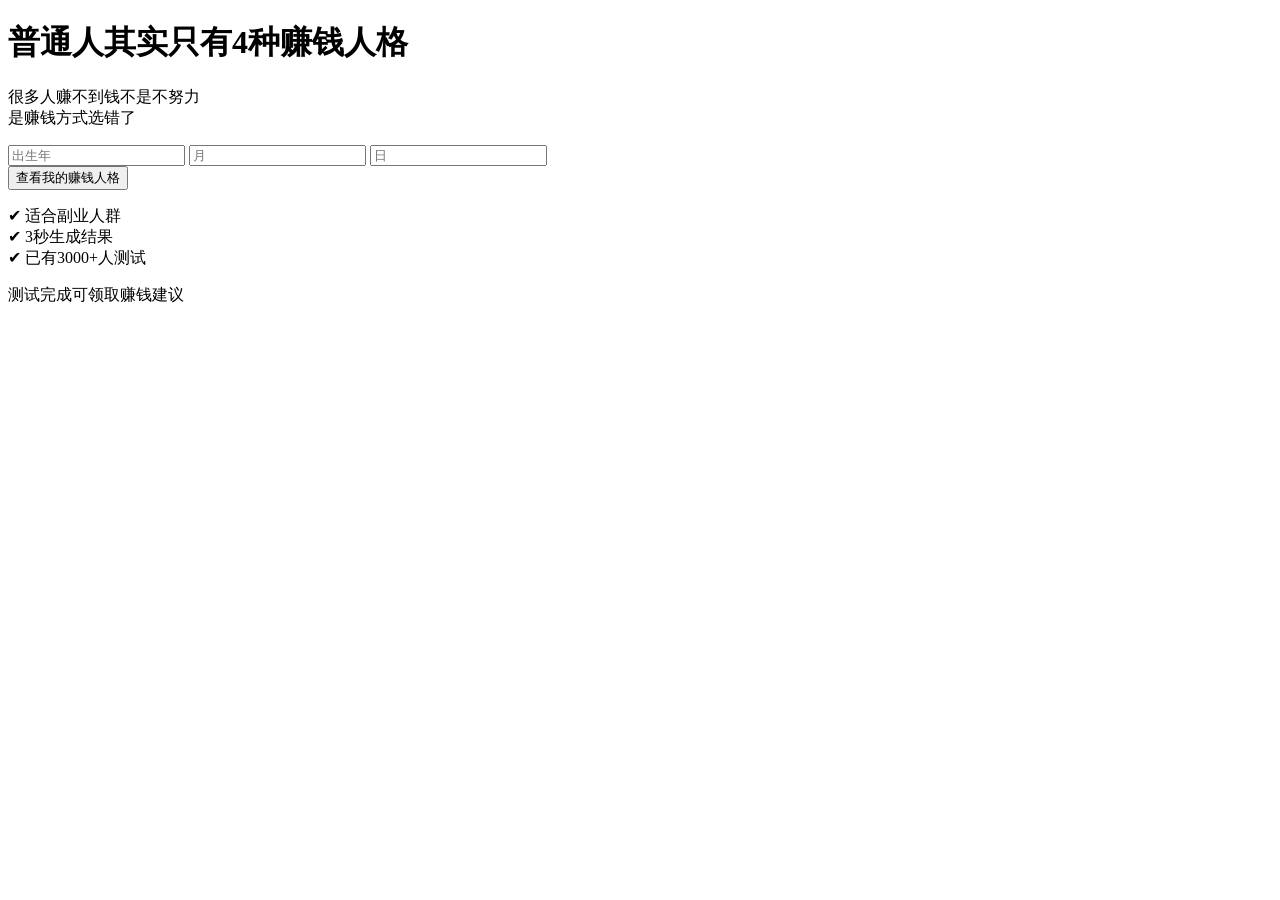
==== index.html @ 7b7cc2e3 "Update index.html" ====
<!DOCTYPE html>
<html lang="zh">

<head>

<meta charset="UTF-8">

<meta name="viewport" content="width=device-width, initial-scale=1.0">

<title>赚钱人格测试</title>

<link rel="stylesheet" href="style.css">

</head>

<body>

<div class="container">

<h1>

普通人其实只有4种赚钱人格

</h1>

<p class="desc">

很多人赚不到钱不是不努力<br>

是赚钱方式选错了

</p>

<div class="inputBox">

<input id="year" placeholder="出生年">

<input id="month" placeholder="月">

<input id="day" placeholder="日">

</div>

<button onclick="startTest()" class="testBtn">

查看我的赚钱人格

</button>

<p class="tips">

✔ 适合副业人群<br>

✔ 3秒生成结果<br>

✔ 已有3000+人测试

</p>

<p class="bottomTip">

测试完成可领取赚钱建议

</p>

</div>

<script src="script.js"></script>

</body>

</html>
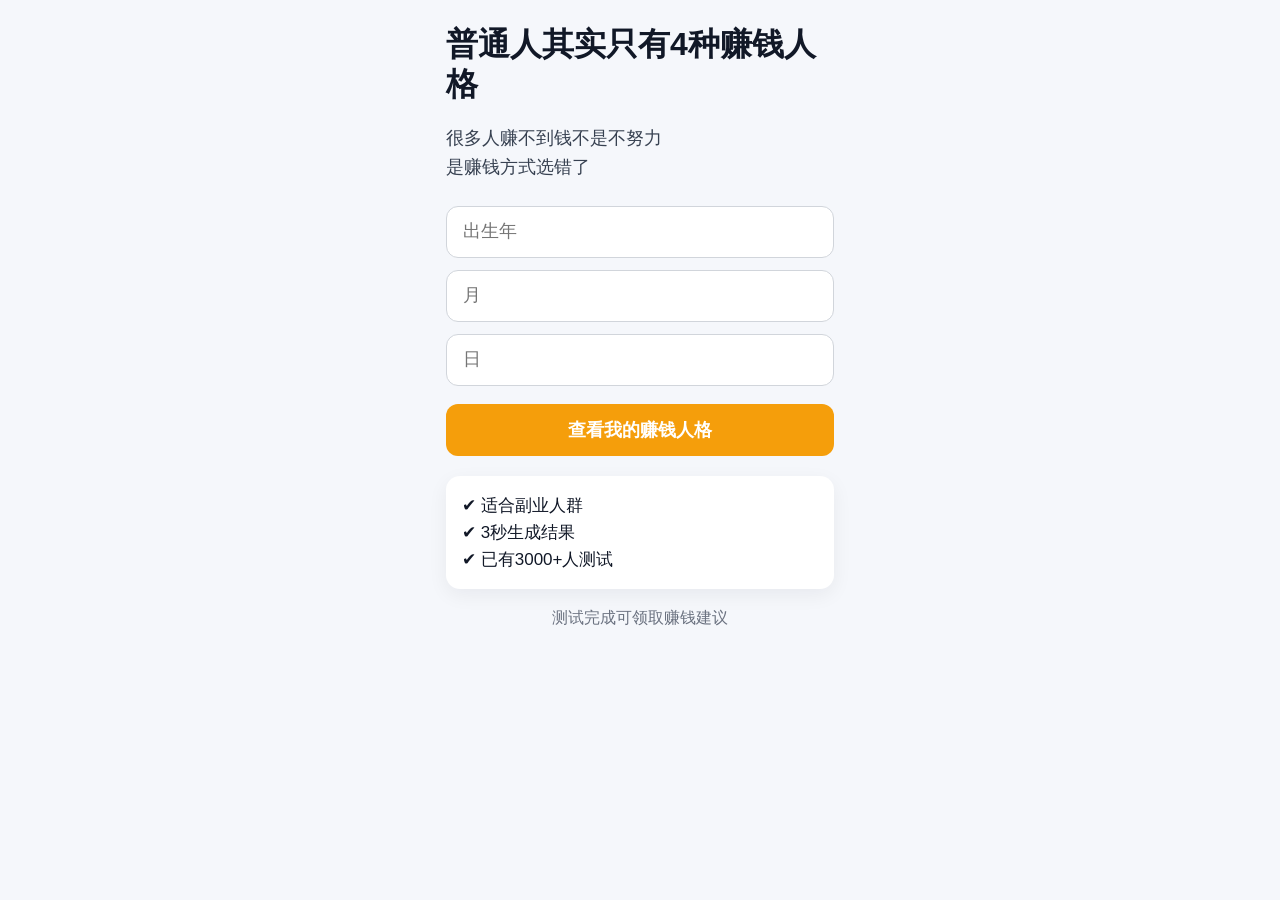
==== commit db2665e0: "Update index.html" ====
--- a/index.html
+++ b/index.html
@@ -9,7 +9,7 @@
 
 <title>赚钱人格测试</title>
 
-<link rel="stylesheet" href="style.css">
+<link rel="stylesheet" href="style.css?v=2">
 
 </head>
 
--- a/style.css
+++ b/style.css
@@ -0,0 +1,188 @@
+*{
+  margin:0;
+  padding:0;
+  box-sizing:border-box;
+}
+
+body{
+  font-family:-apple-system,BlinkMacSystemFont,"Segoe UI",Roboto,"PingFang SC","Hiragino Sans GB","Microsoft YaHei",sans-serif;
+  background:#f5f7fb;
+  color:#111827;
+  line-height:1.6;
+}
+
+.container{
+  max-width:420px;
+  margin:0 auto;
+  padding:24px 16px 40px;
+}
+
+h1{
+  font-size:32px;
+  font-weight:800;
+  line-height:1.25;
+  margin-bottom:20px;
+  color:#111827;
+}
+
+.desc{
+  font-size:18px;
+  color:#374151;
+  margin-bottom:24px;
+}
+
+.inputBox{
+  display:flex;
+  flex-direction:column;
+  gap:12px;
+  margin-bottom:18px;
+}
+
+.inputBox input{
+  width:100%;
+  height:52px;
+  border:1.5px solid #d1d5db;
+  border-radius:12px;
+  padding:0 16px;
+  font-size:18px;
+  background:#ffffff;
+  color:#111827;
+  outline:none;
+}
+
+.inputBox input:focus{
+  border-color:#f59e0b;
+  box-shadow:0 0 0 3px rgba(245,158,11,0.15);
+}
+
+.testBtn{
+  width:100%;
+  height:52px;
+  border:none;
+  border-radius:12px;
+  background:#f59e0b;
+  color:#ffffff;
+  font-size:18px;
+  font-weight:700;
+  cursor:pointer;
+  margin-bottom:20px;
+}
+
+.testBtn:active{
+  transform:scale(0.98);
+}
+
+.tips{
+  background:#ffffff;
+  border-radius:14px;
+  padding:16px;
+  font-size:17px;
+  color:#111827;
+  margin-bottom:16px;
+  box-shadow:0 6px 20px rgba(15,23,42,0.06);
+}
+
+.bottomTip{
+  text-align:center;
+  font-size:16px;
+  color:#6b7280;
+}
+
+.resultType{
+  background:linear-gradient(135deg,#f59e0b,#fbbf24);
+  color:#ffffff;
+  font-size:28px;
+  font-weight:800;
+  text-align:center;
+  padding:18px 16px;
+  border-radius:16px;
+  margin-bottom:20px;
+  box-shadow:0 8px 24px rgba(245,158,11,0.22);
+}
+
+.card{
+  background:#ffffff;
+  border-radius:16px;
+  padding:18px 16px;
+  margin-bottom:16px;
+  box-shadow:0 6px 20px rgba(15,23,42,0.06);
+}
+
+.card h3{
+  font-size:20px;
+  margin-bottom:10px;
+  color:#111827;
+}
+
+.card p{
+  font-size:17px;
+  color:#374151;
+  line-height:1.8;
+}
+
+.followBox{
+  background:#111827;
+  color:#ffffff;
+  border-radius:18px;
+  padding:22px 16px;
+  margin-top:20px;
+  text-align:center;
+  box-shadow:0 10px 28px rgba(17,24,39,0.18);
+}
+
+.followBox h2{
+  font-size:24px;
+  margin-bottom:12px;
+}
+
+.followBox p{
+  font-size:16px;
+  line-height:1.8;
+  color:#e5e7eb;
+}
+
+.followBtn{
+  width:100%;
+  height:52px;
+  border:none;
+  border-radius:12px;
+  background:#f59e0b;
+  color:#ffffff;
+  font-size:18px;
+  font-weight:800;
+  margin:18px 0 12px;
+  cursor:pointer;
+}
+
+.followTip{
+  font-size:16px;
+  color:#ffffff;
+  font-weight:700;
+}
+
+.red{
+  margin-top:10px;
+  color:#fca5a5;
+  font-size:15px;
+}
+
+@media (max-width:480px){
+  h1{
+    font-size:28px;
+  }
+
+  .desc{
+    font-size:17px;
+  }
+
+  .card h3{
+    font-size:18px;
+  }
+
+  .card p,
+  .tips,
+  .bottomTip,
+  .followBox p{
+    font-size:16px;
+  }
+}
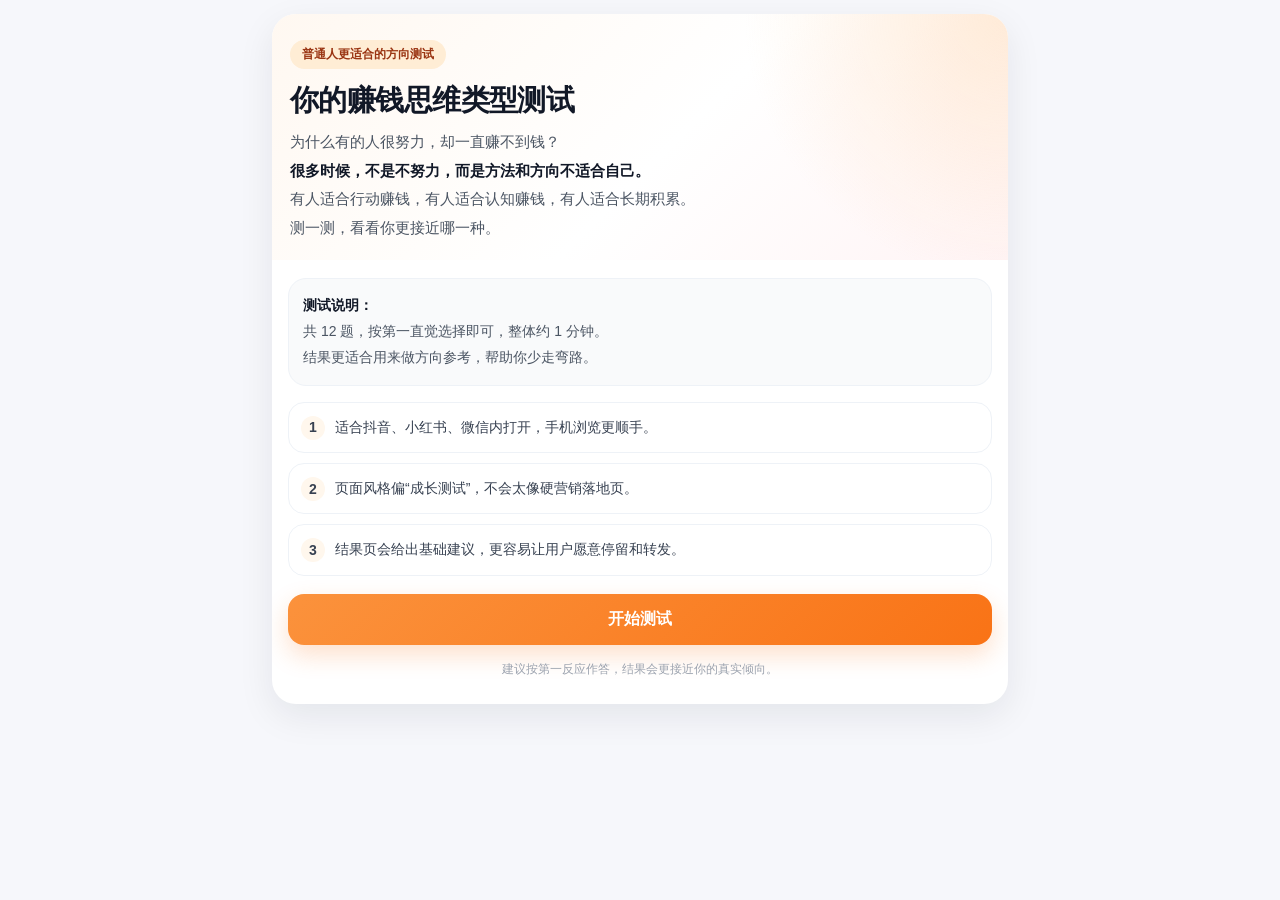
==== commit 1612713f: "Update index.html" ====
--- a/index.html
+++ b/index.html
@@ -1,72 +1,871 @@
 <!DOCTYPE html>
-<html lang="zh">
-
+<html lang="zh-CN">
 <head>
-
-<meta charset="UTF-8">
-
-<meta name="viewport" content="width=device-width, initial-scale=1.0">
-
-<title>赚钱人格测试</title>
-
-<link rel="stylesheet" href="style.css?v=2">
-
+  <meta charset="UTF-8" />
+  <meta
+    name="viewport"
+    content="width=device-width, initial-scale=1, maximum-scale=1, user-scalable=no, viewport-fit=cover"
+  />
+  <title>你的赚钱思维类型测试</title>
+  <meta
+    name="description"
+    content="测一测你更适合哪一种赚钱方式，找到更适合自己的方向。"
+  />
+  <style>
+    * {
+      box-sizing: border-box;
+      -webkit-tap-highlight-color: transparent;
+    }
+
+    html, body {
+      margin: 0;
+      padding: 0;
+      background: #f6f7fb;
+      color: #1f2937;
+      font-family: -apple-system, BlinkMacSystemFont, "Segoe UI", "PingFang SC",
+        "Hiragino Sans GB", "Microsoft YaHei", sans-serif;
+    }
+
+    body {
+      min-height: 100vh;
+    }
+
+    img {
+      max-width: 100%;
+      display: block;
+    }
+
+    button {
+      font-family: inherit;
+    }
+
+    .page {
+      max-width: 760px;
+      margin: 0 auto;
+      padding: 14px 12px 30px;
+    }
+
+    .card {
+      background: #ffffff;
+      border-radius: 24px;
+      box-shadow: 0 12px 36px rgba(15, 23, 42, 0.08);
+      overflow: hidden;
+    }
+
+    .hero {
+      padding: 26px 18px 18px;
+      background:
+        radial-gradient(circle at top right, rgba(255, 210, 160, 0.38), transparent 34%),
+        linear-gradient(135deg, #fff8f1 0%, #ffffff 54%, #fff4f5 100%);
+    }
+
+    .tag {
+      display: inline-flex;
+      align-items: center;
+      padding: 6px 12px;
+      border-radius: 999px;
+      background: #ffedd5;
+      color: #9a3412;
+      font-size: 12px;
+      font-weight: 700;
+      margin-bottom: 14px;
+    }
+
+    .hero h1 {
+      margin: 0 0 10px;
+      font-size: 29px;
+      line-height: 1.22;
+      letter-spacing: -0.02em;
+      color: #111827;
+      font-weight: 900;
+    }
+
+    .hero p {
+      margin: 0;
+      color: #4b5563;
+      font-size: 15px;
+      line-height: 1.9;
+    }
+
+    .hero strong {
+      color: #111827;
+    }
+
+    .body {
+      padding: 18px 16px 24px;
+    }
+
+    .intro-box {
+      background: #f9fafb;
+      border: 1px solid #eef2f7;
+      border-radius: 18px;
+      padding: 14px 14px;
+      margin-bottom: 16px;
+      color: #4b5563;
+      font-size: 14px;
+      line-height: 1.85;
+    }
+
+    .intro-box b {
+      color: #111827;
+    }
+
+    .point-list {
+      display: grid;
+      gap: 10px;
+      margin-bottom: 18px;
+    }
+
+    .point-item {
+      display: flex;
+      gap: 10px;
+      align-items: flex-start;
+      background: #fff;
+      border: 1px solid #eef2f7;
+      border-radius: 16px;
+      padding: 12px 12px;
+    }
+
+    .point-dot {
+      width: 24px;
+      height: 24px;
+      flex: 0 0 24px;
+      border-radius: 999px;
+      background: #fff7ed;
+      color: #ea580c;
+      display: flex;
+      align-items: center;
+      justify-content: center;
+      font-size: 12px;
+      font-weight: 800;
+      margin-top: 1px;
+    }
+
+    .point-item div {
+      color: #374151;
+      font-size: 14px;
+      line-height: 1.8;
+    }
+
+    .btn {
+      width: 100%;
+      border: none;
+      border-radius: 16px;
+      padding: 15px 16px;
+      font-size: 16px;
+      font-weight: 800;
+      cursor: pointer;
+      transition: transform 0.15s ease, opacity 0.15s ease;
+    }
+
+    .btn:active {
+      transform: scale(0.985);
+    }
+
+    .btn-primary {
+      background: linear-gradient(135deg, #fb923c, #f97316);
+      color: #fff;
+      box-shadow: 0 10px 24px rgba(249, 115, 22, 0.22);
+    }
+
+    .btn-dark {
+      background: #111827;
+      color: #fff;
+      margin-top: 12px;
+    }
+
+    .btn-light {
+      background: #f3f4f6;
+      color: #111827;
+      margin-top: 12px;
+    }
+
+    .note {
+      margin-top: 14px;
+      text-align: center;
+      color: #9ca3af;
+      font-size: 12px;
+      line-height: 1.8;
+    }
+
+    .hidden {
+      display: none !important;
+    }
+
+    .quiz-wrap {
+      padding: 18px 16px 22px;
+    }
+
+    .progress-top {
+      display: flex;
+      justify-content: space-between;
+      align-items: center;
+      gap: 10px;
+      margin-bottom: 8px;
+      color: #6b7280;
+      font-size: 13px;
+      font-weight: 600;
+    }
+
+    .progress-bar {
+      height: 10px;
+      background: #eceff3;
+      border-radius: 999px;
+      overflow: hidden;
+      margin-bottom: 18px;
+    }
+
+    .progress-bar-inner {
+      height: 100%;
+      width: 0;
+      background: linear-gradient(90deg, #fb923c, #f97316);
+      border-radius: 999px;
+      transition: width 0.25s ease;
+    }
+
+    .question-card {
+      border: 1px solid #eef2f7;
+      background: #fff;
+      border-radius: 20px;
+      padding: 18px 14px;
+      box-shadow: 0 6px 20px rgba(15, 23, 42, 0.04);
+    }
+
+    .question-title {
+      margin: 0 0 16px;
+      color: #111827;
+      font-size: 20px;
+      line-height: 1.65;
+      font-weight: 900;
+    }
+
+    .options {
+      display: grid;
+      gap: 12px;
+    }
+
+    .option-btn {
+      width: 100%;
+      text-align: left;
+      border: 1px solid #e5e7eb;
+      background: #fff;
+      color: #1f2937;
+      border-radius: 16px;
+      padding: 15px 14px;
+      font-size: 15px;
+      line-height: 1.75;
+      cursor: pointer;
+      transition: background 0.16s ease, border-color 0.16s ease, transform 0.16s ease;
+    }
+
+    .option-btn:hover {
+      background: #fffaf5;
+      border-color: #fdba74;
+    }
+
+    .option-btn:active {
+      transform: scale(0.99);
+    }
+
+    .result-top {
+      padding: 24px 18px 16px;
+      text-align: center;
+      background:
+        radial-gradient(circle at top right, rgba(255, 210, 160, 0.42), transparent 35%),
+        linear-gradient(135deg, #fff8f1 0%, #ffffff 58%, #fff4f5 100%);
+    }
+
+    .result-mini-tag {
+      display: inline-flex;
+      align-items: center;
+      padding: 7px 14px;
+      border-radius: 999px;
+      background: #ffedd5;
+      color: #9a3412;
+      font-size: 12px;
+      font-weight: 800;
+      margin-bottom: 12px;
+    }
+
+    .result-title {
+      margin: 0;
+      color: #111827;
+      font-size: 30px;
+      line-height: 1.25;
+      font-weight: 900;
+    }
+
+    .result-desc {
+      margin: 12px auto 0;
+      color: #4b5563;
+      font-size: 15px;
+      line-height: 1.95;
+      max-width: 560px;
+    }
+
+    .result-body {
+      padding: 18px 16px 24px;
+    }
+
+    .section-card {
+      background: #f9fafb;
+      border: 1px solid #eef2f7;
+      border-radius: 18px;
+      padding: 15px 14px;
+      margin-bottom: 14px;
+    }
+
+    .section-card h3 {
+      margin: 0 0 10px;
+      color: #111827;
+      font-size: 17px;
+      line-height: 1.5;
+    }
+
+    .section-card ul {
+      margin: 0;
+      padding-left: 20px;
+      color: #374151;
+      font-size: 14px;
+      line-height: 1.9;
+    }
+
+    .tip-box {
+      border-radius: 18px;
+      padding: 18px 15px;
+      background: linear-gradient(135deg, #111827, #1f2937);
+      color: #fff;
+      margin-top: 18px;
+    }
+
+    .tip-box h3 {
+      margin: 0 0 10px;
+      font-size: 18px;
+      line-height: 1.55;
+    }
+
+    .tip-box p {
+      margin: 0;
+      color: rgba(255, 255, 255, 0.9);
+      font-size: 14px;
+      line-height: 1.9;
+    }
+
+    .tip-box .small {
+      display: block;
+      margin-top: 10px;
+      color: rgba(255, 255, 255, 0.72);
+      font-size: 12px;
+      line-height: 1.8;
+    }
+
+    .bottom-note {
+      margin-top: 16px;
+      text-align: center;
+      color: #9ca3af;
+      font-size: 12px;
+      line-height: 1.8;
+    }
+
+    @media (max-width: 480px) {
+      .page {
+        padding: 10px 10px 22px;
+      }
+
+      .hero {
+        padding: 22px 15px 16px;
+      }
+
+      .hero h1 {
+        font-size: 25px;
+      }
+
+      .question-title {
+        font-size: 18px;
+      }
+
+      .result-title {
+        font-size: 26px;
+      }
+    }
+  </style>
 </head>
-
 <body>
-
-<div class="container">
-
-<h1>
-
-普通人其实只有4种赚钱人格
-
-</h1>
-
-<p class="desc">
-
-很多人赚不到钱不是不努力<br>
-
-是赚钱方式选错了
-
-</p>
-
-<div class="inputBox">
-
-<input id="year" placeholder="出生年">
-
-<input id="month" placeholder="月">
-
-<input id="day" placeholder="日">
-
-</div>
-
-<button onclick="startTest()" class="testBtn">
-
-查看我的赚钱人格
-
-</button>
-
-<p class="tips">
-
-✔ 适合副业人群<br>
-
-✔ 3秒生成结果<br>
-
-✔ 已有3000+人测试
-
-</p>
-
-<p class="bottomTip">
-
-测试完成可领取赚钱建议
-
-</p>
-
-</div>
-
-<script src="script.js"></script>
-
+  <div class="page">
+    <!-- 首页 -->
+    <section id="homeView" class="card">
+      <div class="hero">
+        <div class="tag">普通人更适合的方向测试</div>
+        <h1>你的赚钱思维类型测试</h1>
+        <p>
+          为什么有的人很努力，却一直赚不到钱？<br />
+          <strong>很多时候，不是不努力，而是方法和方向不适合自己。</strong><br />
+          有人适合行动赚钱，有人适合认知赚钱，有人适合长期积累。<br />
+          测一测，看看你更接近哪一种。
+        </p>
+      </div>
+
+      <div class="body">
+        <div class="intro-box">
+          <b>测试说明：</b><br />
+          共 12 题，按第一直觉选择即可，整体约 1 分钟。<br />
+          结果更适合用来做方向参考，帮助你少走弯路。
+        </div>
+
+        <div class="point-list">
+          <div class="point-item">
+            <div class="point-dot">1</div>
+            <div>适合抖音、小红书、微信内打开，手机浏览更顺手。</div>
+          </div>
+          <div class="point-item">
+            <div class="point-dot">2</div>
+            <div>页面风格偏“成长测试”，不会太像硬营销落地页。</div>
+          </div>
+          <div class="point-item">
+            <div class="point-dot">3</div>
+            <div>结果页会给出基础建议，更容易让用户愿意停留和转发。</div>
+          </div>
+        </div>
+
+        <button id="startBtn" class="btn btn-primary">开始测试</button>
+
+        <div class="note">
+          建议按第一反应作答，结果会更接近你的真实倾向。
+        </div>
+      </div>
+    </section>
+
+    <!-- 测试页 -->
+    <section id="quizView" class="card hidden">
+      <div class="quiz-wrap">
+        <div class="progress-top">
+          <span id="progressText">第 1 / 12 题</span>
+          <span id="progressPercent">8%</span>
+        </div>
+        <div class="progress-bar">
+          <div id="progressBar" class="progress-bar-inner"></div>
+        </div>
+
+        <div class="question-card">
+          <h2 id="questionTitle" class="question-title"></h2>
+          <div id="optionsBox" class="options"></div>
+        </div>
+      </div>
+    </section>
+
+    <!-- 结果页 -->
+    <section id="resultView" class="card hidden">
+      <div class="result-top">
+        <div class="result-mini-tag">测试结果</div>
+        <h2 id="resultTitle" class="result-title"></h2>
+        <p id="resultDesc" class="result-desc"></p>
+      </div>
+
+      <div class="result-body">
+        <div class="section-card">
+          <h3>你的核心特点</h3>
+          <ul id="traitsList"></ul>
+        </div>
+
+        <div class="section-card">
+          <h3>更适合你的方向建议</h3>
+          <ul id="adviceList"></ul>
+        </div>
+
+        <div class="section-card">
+          <h3>给你的成长提醒</h3>
+          <ul id="growthList"></ul>
+        </div>
+
+        <div class="tip-box">
+          <h3>想继续往下看，可以保存结果</h3>
+          <p>
+            把这页截图保存，后面选副业、做内容、做方向判断时都能拿出来对照。<br />
+            如果你想看更细一点的建议，可以回到主页继续关注后续内容。
+          </p>
+          <span class="small">这句写得比较中性，适合抖音、小红书、微信共同使用。</span>
+        </div>
+
+        <button id="retryBtn" class="btn btn-dark">重新测试</button>
+        <button id="copyBtn" class="btn btn-light">复制结果文案</button>
+
+        <div class="bottom-note">
+          结果仅作为方向参考，真正重要的是找到适合自己的长期路径。
+        </div>
+      </div>
+    </section>
+  </div>
+
+  <script>
+    const questions = [
+      {
+        title: "1. 当你很想尽快改善现状时，你第一反应更接近哪一种？",
+        options: [
+          { text: "先去做一个能立刻开始、立刻执行的事情", type: "action" },
+          { text: "先搞清楚自己适合什么，再决定怎么做", type: "strategy" },
+          { text: "先找一条更稳一点、不容易翻车的路", type: "stable" },
+          { text: "先看看最近有没有值得抓住的新机会", type: "opportunity" }
+        ]
+      },
+      {
+        title: "2. 你做副业或找方向时，最容易被哪种事情吸引？",
+        options: [
+          { text: "能马上上手、有动作感的", type: "action" },
+          { text: "能靠方法、内容、思路放大的", type: "strategy" },
+          { text: "能长期积累、慢慢起效果的", type: "stable" },
+          { text: "新平台、新玩法、新趋势", type: "opportunity" }
+        ]
+      },
+      {
+        title: "3. 下面哪种状态最像你？",
+        options: [
+          { text: "我不怕累，就怕迟迟没结果", type: "action" },
+          { text: "我不怕研究，就怕方向一开始就错", type: "strategy" },
+          { text: "我不怕慢，就怕不稳定", type: "stable" },
+          { text: "我不怕尝试，就怕错过窗口期", type: "opportunity" }
+        ]
+      },
+      {
+        title: "4. 别人推荐你一个新项目时，你通常会？",
+        options: [
+          { text: "先试试看，做了再说", type: "action" },
+          { text: "先研究逻辑和模式", type: "strategy" },
+          { text: "先判断是不是长期靠谱", type: "stable" },
+          { text: "只要有机会，就会有点心动", type: "opportunity" }
+        ]
+      },
+      {
+        title: "5. 你更擅长哪一种？",
+        options: [
+          { text: "执行和落地", type: "action" },
+          { text: "思考和总结", type: "strategy" },
+          { text: "稳定和坚持", type: "stable" },
+          { text: "发现和尝试", type: "opportunity" }
+        ]
+      },
+      {
+        title: "6. 做一件事情时，你最希望看到什么？",
+        options: [
+          { text: "尽快有反馈", type: "action" },
+          { text: "方法清楚、路径明确", type: "strategy" },
+          { text: "长期可持续", type: "stable" },
+          { text: "有放大空间", type: "opportunity" }
+        ]
+      },
+      {
+        title: "7. 哪种状态更容易让你坚持下去？",
+        options: [
+          { text: "做了就能看到一点点结果", type: "action" },
+          { text: "越做越清楚逻辑和方法", type: "strategy" },
+          { text: "每天稳一点，慢慢积累", type: "stable" },
+          { text: "不断有新变化、新刺激", type: "opportunity" }
+        ]
+      },
+      {
+        title: "8. 你最不喜欢哪种赚钱方式？",
+        options: [
+          { text: "只想不做、迟迟不开始", type: "action" },
+          { text: "纯靠体力、不动脑", type: "strategy" },
+          { text: "太冒险、太不稳定", type: "stable" },
+          { text: "太慢、太固定、变化太少", type: "opportunity" }
+        ]
+      },
+      {
+        title: "9. 如果一段时间没结果，你通常会？",
+        options: [
+          { text: "换个更直接的做法", type: "action" },
+          { text: "复盘哪里出了问题", type: "strategy" },
+          { text: "先稳住节奏，不轻易乱动", type: "stable" },
+          { text: "去看看有没有新机会点", type: "opportunity" }
+        ]
+      },
+      {
+        title: "10. 你更认可哪句话？",
+        options: [
+          { text: "先做起来，再慢慢优化", type: "action" },
+          { text: "方向对了，努力才有意义", type: "strategy" },
+          { text: "慢一点没关系，关键是走得稳", type: "stable" },
+          { text: "很多时候机会和节奏也很重要", type: "opportunity" }
+        ]
+      },
+      {
+        title: "11. 你做决定时，更偏向哪种方式？",
+        options: [
+          { text: "看能不能马上开干", type: "action" },
+          { text: "看逻辑是不是通顺", type: "strategy" },
+          { text: "看风险能不能承受", type: "stable" },
+          { text: "看这是不是一个窗口期", type: "opportunity" }
+        ]
+      },
+      {
+        title: "12. 哪一种状态更像你理想中的赚钱方式？",
+        options: [
+          { text: "靠行动力和执行力尽快拿结果", type: "action" },
+          { text: "靠认知、内容、方法慢慢放大", type: "strategy" },
+          { text: "靠稳定积累持续变强", type: "stable" },
+          { text: "靠抓住变化中的机会", type: "opportunity" }
+        ]
+      }
+    ];
+
+    const resultMap = {
+      action: {
+        title: "行动执行型",
+        desc: "你更适合靠行动力和执行力推动事情前进。比起想很久再开始，你往往更适合先做起来，在行动中调整方向。",
+        traits: [
+          "做事不太喜欢拖，愿意先上手",
+          "更喜欢有反馈、能落地的事情",
+          "适合从执行中找感觉，而不是一直空想"
+        ],
+        advice: [
+          "适合从执行型、服务型、接单型、短周期反馈强的事情开始",
+          "先用小结果建立信心，再逐步升级自己的方法和认知",
+          "别一开始就选太重、太慢、太复杂的项目"
+        ],
+        growth: [
+          "你的优势是行动快，但方向判断也要跟上",
+          "多复盘几次，你会比别人进步更快",
+          "别因为着急看到结果，就忽略长期积累"
+        ]
+      },
+      strategy: {
+        title: "认知策略型",
+        desc: "你更适合靠思考、内容、方法和认知去赚钱。你做事情不是不想动，而是更需要先把方向想清楚，再持续推进。",
+        traits: [
+          "喜欢分析问题，也愿意研究规律",
+          "对方法和逻辑更敏感",
+          "更适合能沉淀思路和内容的事情"
+        ],
+        advice: [
+          "适合内容表达、知识整理、信息差、方法型方向",
+          "先找到你能长期讲、长期做的主题",
+          "不要只研究不行动，边做边调才会出结果"
+        ],
+        growth: [
+          "你最大的风险通常不是做错，而是拖太久",
+          "复杂问题拆小以后，会更容易落地",
+          "你更适合用脑力和结构感去放大价值"
+        ]
+      },
+      stable: {
+        title: "稳定积累型",
+        desc: "你更适合做长期积累型的事情。你不一定是最快看到结果的人，但往往更容易走得稳、走得久，后劲会比较强。",
+        traits: [
+          "重视安全感，不喜欢大起大落",
+          "一旦决定做某件事，通常更能坚持",
+          "适合可持续、有复利空间的路径"
+        ],
+        advice: [
+          "适合长期项目、技能积累、稳步增长型方向",
+          "先把节奏稳住，再考虑怎么放大",
+          "不要总被外面的快节奏带乱自己的判断"
+        ],
+        growth: [
+          "你的强项是持续，不是冲刺",
+          "慢一点没有问题，关键是一直在往前",
+          "你适合把时间变成优势"
+        ]
+      },
+      opportunity: {
+        title: "机会探索型",
+        desc: "你对新机会、新趋势通常比较敏感，适合在变化里寻找空间。但真正让你跑出来的关键，不是做很多，而是学会筛选。",
+        traits: [
+          "愿意尝试，不容易被旧路径限制",
+          "对新平台、新玩法更有兴趣",
+          "容易被机会感带动行动"
+        ],
+        advice: [
+          "适合关注趋势型方向、新平台、新玩法和信息变化",
+          "做任何事情前先看风险，不要只看热度",
+          "少做几个，做深一点，结果会更好"
+        ],
+        growth: [
+          "你最大的风险不是没能力，而是容易分散",
+          "学会筛选，比盲目冲更重要",
+          "抓机会是你的优势，守节奏会让优势更稳"
+        ]
+      }
+    };
+
+    const homeView = document.getElementById("homeView");
+    const quizView = document.getElementById("quizView");
+    const resultView = document.getElementById("resultView");
+
+    const startBtn = document.getElementById("startBtn");
+    const retryBtn = document.getElementById("retryBtn");
+    const copyBtn = document.getElementById("copyBtn");
+
+    const progressText = document.getElementById("progressText");
+    const progressPercent = document.getElementById("progressPercent");
+    const progressBar = document.getElementById("progressBar");
+    const questionTitle = document.getElementById("questionTitle");
+    const optionsBox = document.getElementById("optionsBox");
+
+    const resultTitle = document.getElementById("resultTitle");
+    const resultDesc = document.getElementById("resultDesc");
+    const traitsList = document.getElementById("traitsList");
+    const adviceList = document.getElementById("adviceList");
+    const growthList = document.getElementById("growthList");
+
+    let currentIndex = 0;
+    let score = {
+      action: 0,
+      strategy: 0,
+      stable: 0,
+      opportunity: 0
+    };
+
+    function showView(viewEl) {
+      homeView.classList.add("hidden");
+      quizView.classList.add("hidden");
+      resultView.classList.add("hidden");
+      viewEl.classList.remove("hidden");
+      window.scrollTo({ top: 0, behavior: "smooth" });
+    }
+
+    function resetScore() {
+      score = {
+        action: 0,
+        strategy: 0,
+        stable: 0,
+        opportunity: 0
+      };
+    }
+
+    function startQuiz() {
+      currentIndex = 0;
+      resetScore();
+      renderQuestion();
+      showView(quizView);
+    }
+
+    function renderQuestion() {
+      const q = questions[currentIndex];
+      const current = currentIndex + 1;
+      const total = questions.length;
+      const percent = Math.round((current / total) * 100);
+
+      progressText.textContent = `第 ${current} / ${total} 题`;
+      progressPercent.textContent = `${percent}%`;
+      progressBar.style.width = `${percent}%`;
+
+      questionTitle.textContent = q.title;
+      optionsBox.innerHTML = "";
+
+      q.options.forEach((opt) => {
+        const btn = document.createElement("button");
+        btn.className = "option-btn";
+        btn.textContent = opt.text;
+        btn.addEventListener("click", () => selectOption(opt.type));
+        optionsBox.appendChild(btn);
+      });
+    }
+
+    function selectOption(type) {
+      score[type] += 1;
+      if (currentIndex < questions.length - 1) {
+        currentIndex += 1;
+        renderQuestion();
+      } else {
+        showResult();
+      }
+    }
+
+    function getFinalType() {
+      const entries = Object.entries(score).sort((a, b) => b[1] - a[1]);
+      const maxScore = entries[0][1];
+      const sameScore = entries.filter(item => item[1] === maxScore).map(item => item[0]);
+
+      if (sameScore.length === 1) return sameScore[0];
+
+      // 同分时优先给更稳的结果，减少用户觉得“太飘”
+      const priority = ["stable", "strategy", "action", "opportunity"];
+      for (const p of priority) {
+        if (sameScore.includes(p)) return p;
+      }
+      return entries[0][0];
+    }
+
+    function renderUl(ulEl, arr) {
+      ulEl.innerHTML = "";
+      arr.forEach((text) => {
+        const li = document.createElement("li");
+        li.textContent = text;
+        ulEl.appendChild(li);
+      });
+    }
+
+    function buildCopyText(data) {
+      return [
+        "我的测试结果：",
+        data.title,
+        "",
+        data.desc,
+        "",
+        "核心特点：",
+        ...data.traits.map((item, i) => `${i + 1}. ${item}`),
+        "",
+        "方向建议：",
+        ...data.advice.map((item, i) => `${i + 1}. ${item}`),
+        "",
+        "成长提醒：",
+        ...data.growth.map((item, i) => `${i + 1}. ${item}`)
+      ].join("\n");
+    }
+
+    function copyText(text) {
+      if (navigator.clipboard && window.isSecureContext) {
+        return navigator.clipboard.writeText(text);
+      }
+
+      return new Promise((resolve, reject) => {
+        const textarea = document.createElement("textarea");
+        textarea.value = text;
+        textarea.style.position = "fixed";
+        textarea.style.opacity = "0";
+        textarea.style.left = "-9999px";
+        document.body.appendChild(textarea);
+        textarea.focus();
+        textarea.select();
+
+        try {
+          const success = document.execCommand("copy");
+          document.body.removeChild(textarea);
+          if (success) resolve();
+          else reject(new Error("copy failed"));
+        } catch (err) {
+          document.body.removeChild(textarea);
+          reject(err);
+        }
+      });
+    }
+
+    function showResult() {
+      const finalType = getFinalType();
+      const data = resultMap[finalType];
+
+      resultTitle.textContent = data.title;
+      resultDesc.textContent = data.desc;
+      renderUl(traitsList, data.traits);
+      renderUl(adviceList, data.advice);
+      renderUl(growthList, data.growth);
+
+      copyBtn.setAttribute("data-copy", buildCopyText(data));
+      showView(resultView);
+    }
+
+    startBtn.addEventListener("click", startQuiz);
+    retryBtn.addEventListener("click", startQuiz);
+
+    copyBtn.addEventListener("click", async () => {
+      const text = copyBtn.getAttribute("data-copy") || "";
+      try {
+        await copyText(text);
+        alert("结果文案已复制，可以直接发给朋友或保存。");
+      } catch (e) {
+        alert("复制失败，请直接截图保存结果。");
+      }
+    });
+  </script>
 </body>
-
 </html>
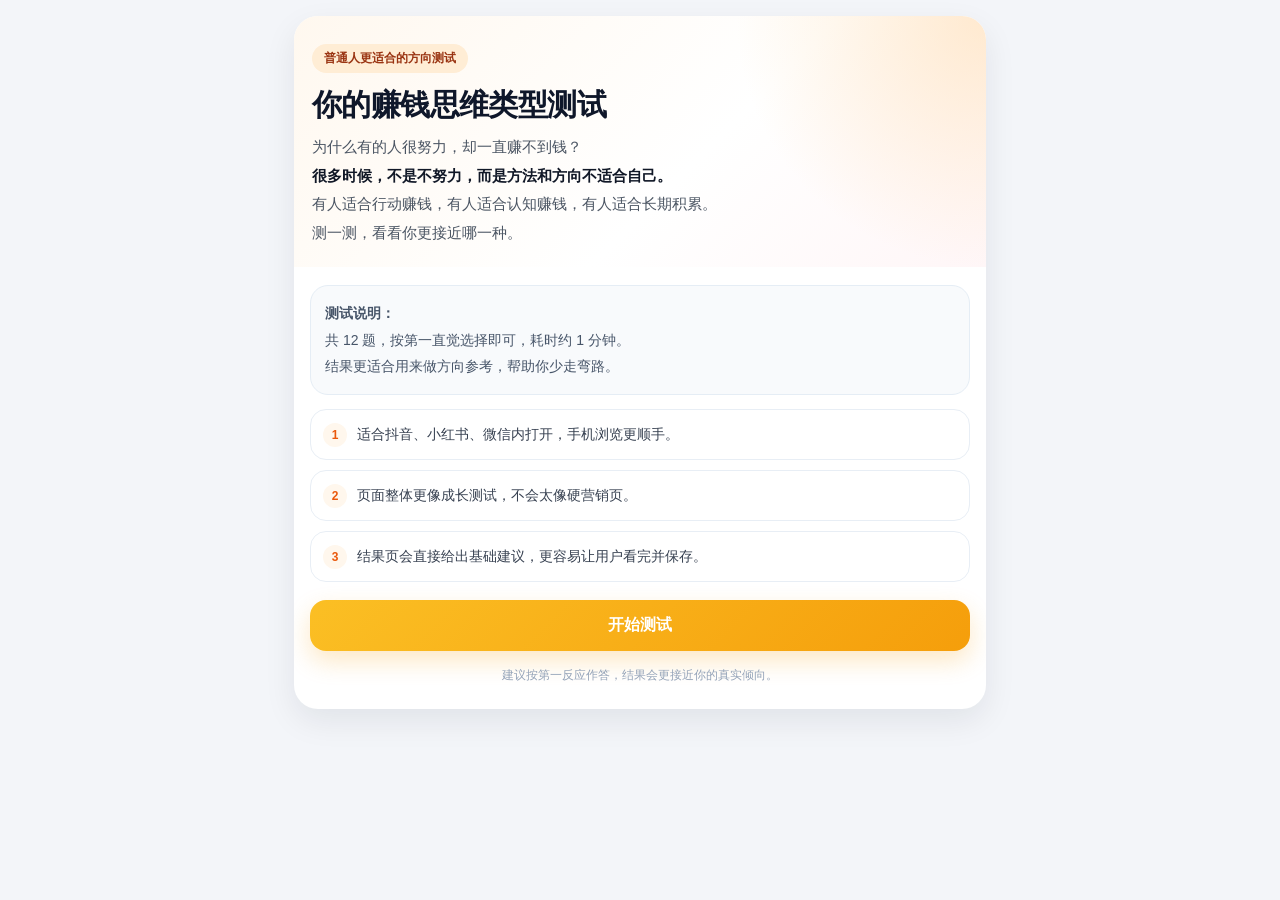
==== commit f5648320: "Update index.html" ====
--- a/index.html
+++ b/index.html
@@ -7,10 +7,7 @@
     content="width=device-width, initial-scale=1, maximum-scale=1, user-scalable=no, viewport-fit=cover"
   />
   <title>你的赚钱思维类型测试</title>
-  <meta
-    name="description"
-    content="测一测你更适合哪一种赚钱方式，找到更适合自己的方向。"
-  />
+  <meta name="description" content="测一测你更适合哪一种赚钱方式，找到更适合自己的方向。" />
   <style>
     * {
       box-sizing: border-box;
@@ -20,8 +17,8 @@
     html, body {
       margin: 0;
       padding: 0;
-      background: #f6f7fb;
-      color: #1f2937;
+      background: #f3f5f9;
+      color: #111827;
       font-family: -apple-system, BlinkMacSystemFont, "Segoe UI", "PingFang SC",
         "Hiragino Sans GB", "Microsoft YaHei", sans-serif;
     }
@@ -30,36 +27,36 @@
       min-height: 100vh;
     }
 
-    img {
-      max-width: 100%;
-      display: block;
-    }
-
-    button {
+    button, input, textarea {
       font-family: inherit;
     }
 
-    .page {
-      max-width: 760px;
+    .container {
+      max-width: 720px;
       margin: 0 auto;
-      padding: 14px 12px 30px;
+      padding: 16px 14px 28px;
+    }
+
+    .hidden {
+      display: none !important;
     }
 
     .card {
       background: #ffffff;
       border-radius: 24px;
-      box-shadow: 0 12px 36px rgba(15, 23, 42, 0.08);
+      box-shadow: 0 12px 32px rgba(15, 23, 42, 0.08);
       overflow: hidden;
     }
 
+    /* 首页 */
     .hero {
-      padding: 26px 18px 18px;
+      padding: 28px 18px 20px;
       background:
-        radial-gradient(circle at top right, rgba(255, 210, 160, 0.38), transparent 34%),
-        linear-gradient(135deg, #fff8f1 0%, #ffffff 54%, #fff4f5 100%);
-    }
-
-    .tag {
+        radial-gradient(circle at top right, rgba(255, 211, 153, 0.45), transparent 34%),
+        linear-gradient(135deg, #fff8ef 0%, #ffffff 58%, #fff6f7 100%);
+    }
+
+    .hero-tag {
       display: inline-flex;
       align-items: center;
       padding: 6px 12px;
@@ -71,80 +68,76 @@
       margin-bottom: 14px;
     }
 
-    .hero h1 {
+    .hero-title {
       margin: 0 0 10px;
-      font-size: 29px;
-      line-height: 1.22;
+      font-size: 30px;
+      line-height: 1.2;
+      font-weight: 900;
+      color: #0f172a;
       letter-spacing: -0.02em;
-      color: #111827;
-      font-weight: 900;
-    }
-
-    .hero p {
+    }
+
+    .hero-desc {
       margin: 0;
-      color: #4b5563;
       font-size: 15px;
       line-height: 1.9;
-    }
-
-    .hero strong {
+      color: #4b5563;
+    }
+
+    .hero-desc strong {
       color: #111827;
     }
 
-    .body {
-      padding: 18px 16px 24px;
+    .section {
+      padding: 18px 16px 22px;
     }
 
     .intro-box {
-      background: #f9fafb;
-      border: 1px solid #eef2f7;
+      background: #f8fafc;
+      border: 1px solid #e5edf5;
       border-radius: 18px;
-      padding: 14px 14px;
-      margin-bottom: 16px;
-      color: #4b5563;
+      padding: 14px;
       font-size: 14px;
-      line-height: 1.85;
-    }
-
-    .intro-box b {
-      color: #111827;
-    }
-
-    .point-list {
+      line-height: 1.9;
+      color: #475569;
+      margin-bottom: 14px;
+    }
+
+    .feature-list {
       display: grid;
       gap: 10px;
       margin-bottom: 18px;
     }
 
-    .point-item {
+    .feature-item {
       display: flex;
       gap: 10px;
       align-items: flex-start;
       background: #fff;
-      border: 1px solid #eef2f7;
+      border: 1px solid #e8eef5;
       border-radius: 16px;
-      padding: 12px 12px;
-    }
-
-    .point-dot {
+      padding: 12px;
+    }
+
+    .feature-num {
       width: 24px;
       height: 24px;
+      border-radius: 999px;
       flex: 0 0 24px;
-      border-radius: 999px;
-      background: #fff7ed;
-      color: #ea580c;
       display: flex;
       align-items: center;
       justify-content: center;
+      background: #fff7ed;
+      color: #ea580c;
       font-size: 12px;
       font-weight: 800;
       margin-top: 1px;
     }
 
-    .point-item div {
-      color: #374151;
+    .feature-text {
       font-size: 14px;
       line-height: 1.8;
+      color: #374151;
     }
 
     .btn {
@@ -163,79 +156,74 @@
     }
 
     .btn-primary {
-      background: linear-gradient(135deg, #fb923c, #f97316);
-      color: #fff;
-      box-shadow: 0 10px 24px rgba(249, 115, 22, 0.22);
+      background: linear-gradient(135deg, #fbbf24, #f59e0b);
+      color: #ffffff;
+      box-shadow: 0 10px 24px rgba(245, 158, 11, 0.24);
     }
 
     .btn-dark {
-      background: #111827;
-      color: #fff;
-      margin-top: 12px;
+      background: #0f172a;
+      color: #ffffff;
     }
 
     .btn-light {
-      background: #f3f4f6;
+      background: #eef2f7;
       color: #111827;
-      margin-top: 12px;
-    }
-
-    .note {
+    }
+
+    .center-note {
       margin-top: 14px;
       text-align: center;
-      color: #9ca3af;
+      color: #94a3b8;
       font-size: 12px;
       line-height: 1.8;
     }
 
-    .hidden {
-      display: none !important;
-    }
-
+    /* 测试页 */
     .quiz-wrap {
       padding: 18px 16px 22px;
     }
 
-    .progress-top {
+    .progress-row {
       display: flex;
       justify-content: space-between;
       align-items: center;
-      gap: 10px;
       margin-bottom: 8px;
-      color: #6b7280;
+      color: #64748b;
       font-size: 13px;
-      font-weight: 600;
+      font-weight: 700;
     }
 
     .progress-bar {
+      width: 100%;
       height: 10px;
-      background: #eceff3;
+      background: #e9eef5;
       border-radius: 999px;
       overflow: hidden;
       margin-bottom: 18px;
     }
 
-    .progress-bar-inner {
+    .progress-fill {
       height: 100%;
       width: 0;
-      background: linear-gradient(90deg, #fb923c, #f97316);
       border-radius: 999px;
+      background: linear-gradient(90deg, #fbbf24, #f59e0b);
       transition: width 0.25s ease;
     }
 
-    .question-card {
-      border: 1px solid #eef2f7;
+    .question-box {
       background: #fff;
+      border: 1px solid #e8eef5;
       border-radius: 20px;
       padding: 18px 14px;
-      box-shadow: 0 6px 20px rgba(15, 23, 42, 0.04);
+      box-shadow: 0 6px 18px rgba(15, 23, 42, 0.04);
     }
 
     .question-title {
       margin: 0 0 16px;
-      color: #111827;
       font-size: 20px;
       line-height: 1.65;
+      color: #0f172a;
       font-weight: 900;
     }
 
@@ -248,7 +236,7 @@
       width: 100%;
       text-align: left;
       border: 1px solid #e5e7eb;
-      background: #fff;
+      background: #ffffff;
       color: #1f2937;
       border-radius: 16px;
       padding: 15px 14px;
@@ -259,124 +247,158 @@
     }
 
     .option-btn:hover {
-      background: #fffaf5;
-      border-color: #fdba74;
+      background: #fffaf2;
+      border-color: #fbbf24;
     }
 
     .option-btn:active {
       transform: scale(0.99);
     }
 
-    .result-top {
-      padding: 24px 18px 16px;
+    /* 结果页 */
+    .result-wrap {
+      padding: 0;
+      overflow: hidden;
+    }
+
+    .result-head {
+      padding: 22px 16px 10px;
+      background: #f3f5f9;
+    }
+
+    .result-title-top {
+      margin: 0 0 14px;
+      font-size: 18px;
+      line-height: 1.5;
+      font-weight: 900;
+      color: #0f172a;
+    }
+
+    .result-type-box {
+      background: linear-gradient(135deg, #fbbf24, #f59e0b);
+      color: #ffffff;
+      border-radius: 16px;
       text-align: center;
-      background:
-        radial-gradient(circle at top right, rgba(255, 210, 160, 0.42), transparent 35%),
-        linear-gradient(135deg, #fff8f1 0%, #ffffff 58%, #fff4f5 100%);
-    }
-
-    .result-mini-tag {
-      display: inline-flex;
-      align-items: center;
-      padding: 7px 14px;
-      border-radius: 999px;
-      background: #ffedd5;
-      color: #9a3412;
-      font-size: 12px;
-      font-weight: 800;
-      margin-bottom: 12px;
-    }
-
-    .result-title {
+      padding: 18px 14px;
+      font-size: 18px;
+      font-weight: 900;
+      box-shadow: 0 10px 20px rgba(245, 158, 11, 0.22);
+    }
+
+    .result-content {
+      padding: 4px 14px 20px;
+      background: #f3f5f9;
+    }
+
+    .info-card {
+      background: #ffffff;
+      border-radius: 18px;
+      padding: 16px 14px;
+      margin-top: 14px;
+      box-shadow: 0 4px 14px rgba(15, 23, 42, 0.05);
+    }
+
+    .info-card-title {
+      margin: 0 0 10px;
+      font-size: 16px;
+      line-height: 1.5;
+      font-weight: 900;
+      color: #111827;
+    }
+
+    .info-card-text {
       margin: 0;
-      color: #111827;
-      font-size: 30px;
-      line-height: 1.25;
-      font-weight: 900;
-    }
-
-    .result-desc {
-      margin: 12px auto 0;
-      color: #4b5563;
-      font-size: 15px;
-      line-height: 1.95;
-      max-width: 560px;
-    }
-
-    .result-body {
-      padding: 18px 16px 24px;
-    }
-
-    .section-card {
-      background: #f9fafb;
-      border: 1px solid #eef2f7;
-      border-radius: 18px;
-      padding: 15px 14px;
-      margin-bottom: 14px;
-    }
-
-    .section-card h3 {
-      margin: 0 0 10px;
-      color: #111827;
-      font-size: 17px;
-      line-height: 1.5;
-    }
-
-    .section-card ul {
-      margin: 0;
-      padding-left: 20px;
-      color: #374151;
       font-size: 14px;
       line-height: 1.9;
-    }
-
-    .tip-box {
-      border-radius: 18px;
-      padding: 18px 15px;
-      background: linear-gradient(135deg, #111827, #1f2937);
-      color: #fff;
-      margin-top: 18px;
-    }
-
-    .tip-box h3 {
-      margin: 0 0 10px;
+      color: #374151;
+    }
+
+    .big-guide {
+      margin-top: 14px;
+      background: linear-gradient(180deg, #08142f 0%, #0c1835 100%);
+      color: #ffffff;
+      border-radius: 22px;
+      padding: 20px 14px 18px;
+      box-shadow: 0 10px 24px rgba(6, 17, 40, 0.28);
+    }
+
+    .big-guide-title {
+      margin: 0 0 12px;
       font-size: 18px;
-      line-height: 1.55;
-    }
-
-    .tip-box p {
+      line-height: 1.5;
+      font-weight: 900;
+      text-align: center;
+    }
+
+    .big-guide-text {
       margin: 0;
-      color: rgba(255, 255, 255, 0.9);
+      text-align: center;
       font-size: 14px;
+      line-height: 2;
+      color: rgba(255, 255, 255, 0.92);
+    }
+
+    .big-guide-list {
+      margin: 12px 0 0;
+      padding: 0;
+      list-style: none;
+      text-align: center;
+      font-size: 14px;
+      line-height: 2;
+      color: #ffffff;
+      font-weight: 700;
+    }
+
+    .big-guide-sub {
+      margin-top: 12px;
+      text-align: center;
+      font-size: 13px;
       line-height: 1.9;
-    }
-
-    .tip-box .small {
-      display: block;
-      margin-top: 10px;
-      color: rgba(255, 255, 255, 0.72);
+      color: rgba(255, 255, 255, 0.78);
+    }
+
+    .guide-btn {
+      margin-top: 16px;
+      width: 100%;
+      border: none;
+      border-radius: 14px;
+      padding: 14px 16px;
+      background: linear-gradient(135deg, #fbbf24, #f59e0b);
+      color: #ffffff;
+      font-size: 16px;
+      font-weight: 900;
+      cursor: pointer;
+      box-shadow: 0 8px 18px rgba(245, 158, 11, 0.25);
+    }
+
+    .guide-btn:active {
+      transform: scale(0.985);
+    }
+
+    .result-actions {
+      margin-top: 14px;
+      display: grid;
+      gap: 10px;
+    }
+
+    .bottom-note {
+      margin-top: 12px;
+      text-align: center;
+      color: #94a3b8;
       font-size: 12px;
       line-height: 1.8;
     }
 
-    .bottom-note {
-      margin-top: 16px;
-      text-align: center;
-      color: #9ca3af;
-      font-size: 12px;
-      line-height: 1.8;
-    }
-
     @media (max-width: 480px) {
-      .page {
-        padding: 10px 10px 22px;
+      .container {
+        padding: 10px 10px 20px;
       }
 
       .hero {
-        padding: 22px 15px 16px;
-      }
-
-      .hero h1 {
+        padding: 24px 15px 18px;
+      }
+
+      .hero-title {
         font-size: 25px;
       }
 
@@ -384,20 +406,25 @@
         font-size: 18px;
       }
 
-      .result-title {
-        font-size: 26px;
+      .result-title-top {
+        font-size: 16px;
+      }
+
+      .result-type-box {
+        font-size: 17px;
       }
     }
   </style>
 </head>
 <body>
-  <div class="page">
+  <div class="container">
+
     <!-- 首页 -->
     <section id="homeView" class="card">
       <div class="hero">
-        <div class="tag">普通人更适合的方向测试</div>
-        <h1>你的赚钱思维类型测试</h1>
-        <p>
+        <div class="hero-tag">普通人更适合的方向测试</div>
+        <h1 class="hero-title">你的赚钱思维类型测试</h1>
+        <p class="hero-desc">
           为什么有的人很努力，却一直赚不到钱？<br />
           <strong>很多时候，不是不努力，而是方法和方向不适合自己。</strong><br />
           有人适合行动赚钱，有人适合认知赚钱，有人适合长期积累。<br />
@@ -405,31 +432,31 @@
         </p>
       </div>
 
-      <div class="body">
+      <div class="section">
         <div class="intro-box">
-          <b>测试说明：</b><br />
-          共 12 题，按第一直觉选择即可，整体约 1 分钟。<br />
+          <strong>测试说明：</strong><br />
+          共 12 题，按第一直觉选择即可，耗时约 1 分钟。<br />
           结果更适合用来做方向参考，帮助你少走弯路。
         </div>
 
-        <div class="point-list">
-          <div class="point-item">
-            <div class="point-dot">1</div>
-            <div>适合抖音、小红书、微信内打开，手机浏览更顺手。</div>
+        <div class="feature-list">
+          <div class="feature-item">
+            <div class="feature-num">1</div>
+            <div class="feature-text">适合抖音、小红书、微信内打开，手机浏览更顺手。</div>
           </div>
-          <div class="point-item">
-            <div class="point-dot">2</div>
-            <div>页面风格偏“成长测试”，不会太像硬营销落地页。</div>
+          <div class="feature-item">
+            <div class="feature-num">2</div>
+            <div class="feature-text">页面整体更像成长测试，不会太像硬营销页。</div>
           </div>
-          <div class="point-item">
-            <div class="point-dot">3</div>
-            <div>结果页会给出基础建议，更容易让用户愿意停留和转发。</div>
+          <div class="feature-item">
+            <div class="feature-num">3</div>
+            <div class="feature-text">结果页会直接给出基础建议，更容易让用户看完并保存。</div>
           </div>
         </div>
 
         <button id="startBtn" class="btn btn-primary">开始测试</button>
 
-        <div class="note">
+        <div class="center-note">
           建议按第一反应作答，结果会更接近你的真实倾向。
         </div>
       </div>
@@ -438,15 +465,16 @@
     <!-- 测试页 -->
     <section id="quizView" class="card hidden">
       <div class="quiz-wrap">
-        <div class="progress-top">
+        <div class="progress-row">
           <span id="progressText">第 1 / 12 题</span>
           <span id="progressPercent">8%</span>
         </div>
+
         <div class="progress-bar">
-          <div id="progressBar" class="progress-bar-inner"></div>
+          <div id="progressFill" class="progress-fill"></div>
         </div>
 
-        <div class="question-card">
+        <div class="question-box">
           <h2 id="questionTitle" class="question-title"></h2>
           <div id="optionsBox" class="options"></div>
         </div>
@@ -455,45 +483,56 @@
 
     <!-- 结果页 -->
     <section id="resultView" class="card hidden">
-      <div class="result-top">
-        <div class="result-mini-tag">测试结果</div>
-        <h2 id="resultTitle" class="result-title"></h2>
-        <p id="resultDesc" class="result-desc"></p>
-      </div>
-
-      <div class="result-body">
-        <div class="section-card">
-          <h3>你的核心特点</h3>
-          <ul id="traitsList"></ul>
+      <div class="result-wrap">
+        <div class="result-head">
+          <h2 class="result-title-top">你的赚钱思维类型是</h2>
+          <div id="resultTypeBox" class="result-type-box">稳定积累型</div>
         </div>
 
-        <div class="section-card">
-          <h3>更适合你的方向建议</h3>
-          <ul id="adviceList"></ul>
-        </div>
-
-        <div class="section-card">
-          <h3>给你的成长提醒</h3>
-          <ul id="growthList"></ul>
-        </div>
-
-        <div class="tip-box">
-          <h3>想继续往下看，可以保存结果</h3>
-          <p>
-            把这页截图保存，后面选副业、做内容、做方向判断时都能拿出来对照。<br />
-            如果你想看更细一点的建议，可以回到主页继续关注后续内容。
-          </p>
-          <span class="small">这句写得比较中性，适合抖音、小红书、微信共同使用。</span>
-        </div>
-
-        <button id="retryBtn" class="btn btn-dark">重新测试</button>
-        <button id="copyBtn" class="btn btn-light">复制结果文案</button>
-
-        <div class="bottom-note">
-          结果仅作为方向参考，真正重要的是找到适合自己的长期路径。
+        <div class="result-content">
+          <div class="info-card">
+            <h3 class="info-card-title">你的赚钱优势</h3>
+            <p id="advantageText" class="info-card-text"></p>
+          </div>
+
+          <div class="info-card">
+            <h3 class="info-card-title">需要注意的地方</h3>
+            <p id="riskText" class="info-card-text"></p>
+          </div>
+
+          <div class="info-card">
+            <h3 class="info-card-title">更适合你的方向</h3>
+            <p id="directionText" class="info-card-text"></p>
+          </div>
+
+          <div class="info-card">
+            <h3 class="info-card-title">你的成长关键词</h3>
+            <p id="keywordsText" class="info-card-text"></p>
+          </div>
+
+          <div class="big-guide">
+            <h3 class="big-guide-title">给你的方向建议</h3>
+            <p id="guideText" class="big-guide-text"></p>
+            <ul id="guideList" class="big-guide-list"></ul>
+            <div class="big-guide-sub">
+              可以截图保存结果，后面选择方向时对照参考。<br />
+              想看更详细的适合方向，也可以关注后查看后续分享。
+            </div>
+            <button id="copyBtn" class="guide-btn">复制结果文案</button>
+          </div>
+
+          <div class="result-actions">
+            <button id="retryBtn" class="btn btn-dark">重新测试</button>
+            <button id="saveBtn" class="btn btn-light">截图保存结果</button>
+          </div>
+
+          <div class="bottom-note">
+            结果仅作为方向参考，真正重要的是找到适合自己的长期路径。
+          </div>
         </div>
       </div>
     </section>
+
   </div>
 
   <script>
@@ -610,79 +649,55 @@
 
     const resultMap = {
       action: {
-        title: "行动执行型",
-        desc: "你更适合靠行动力和执行力推动事情前进。比起想很久再开始，你往往更适合先做起来，在行动中调整方向。",
-        traits: [
-          "做事不太喜欢拖，愿意先上手",
-          "更喜欢有反馈、能落地的事情",
-          "适合从执行中找感觉，而不是一直空想"
-        ],
-        advice: [
-          "适合从执行型、服务型、接单型、短周期反馈强的事情开始",
-          "先用小结果建立信心，再逐步升级自己的方法和认知",
-          "别一开始就选太重、太慢、太复杂的项目"
-        ],
-        growth: [
-          "你的优势是行动快，但方向判断也要跟上",
-          "多复盘几次，你会比别人进步更快",
-          "别因为着急看到结果，就忽略长期积累"
+        typeName: "行动执行型",
+        advantage: "更适合通过行动力和执行力推动结果，不容易停留在空想阶段。",
+        risk: "有时会因为太想尽快看到结果，而忽略方向判断和长期积累。",
+        direction: "执行型副业、服务型项目、接单类工作、短周期反馈较强的方向。",
+        keywords: "行动、执行、反馈、落地",
+        guideText: "你的测试结果更偏向行动执行型。这类人通常更适合先做起来，在行动中逐步找到更适合自己的方向。",
+        guideList: [
+          "先从能快速上手的事情开始",
+          "边做边复盘，比只想不做更适合你",
+          "先拿到小结果，再逐步升级方法"
         ]
       },
       strategy: {
-        title: "认知策略型",
-        desc: "你更适合靠思考、内容、方法和认知去赚钱。你做事情不是不想动，而是更需要先把方向想清楚，再持续推进。",
-        traits: [
-          "喜欢分析问题，也愿意研究规律",
-          "对方法和逻辑更敏感",
-          "更适合能沉淀思路和内容的事情"
-        ],
-        advice: [
-          "适合内容表达、知识整理、信息差、方法型方向",
-          "先找到你能长期讲、长期做的主题",
-          "不要只研究不行动，边做边调才会出结果"
-        ],
-        growth: [
-          "你最大的风险通常不是做错，而是拖太久",
-          "复杂问题拆小以后，会更容易落地",
-          "你更适合用脑力和结构感去放大价值"
+        typeName: "认知策略型",
+        advantage: "更适合通过思考、方法、内容和认知来放大价值，不适合盲目蛮干。",
+        risk: "有时会因为过度研究、想得太清楚，导致开始得太晚。",
+        direction: "内容表达、知识整理、信息差方向、策略型副业、方法型输出。",
+        keywords: "认知、策略、方法、思考",
+        guideText: "你的测试结果更偏向认知策略型。这类人通常更适合先把方向想清楚，再通过内容、方法和结构慢慢放大。",
+        guideList: [
+          "找到一个能长期讲、长期做的主题",
+          "不要只研究不行动，边做边调更重要",
+          "你的优势是方法感，不是纯体力消耗"
         ]
       },
       stable: {
-        title: "稳定积累型",
-        desc: "你更适合做长期积累型的事情。你不一定是最快看到结果的人，但往往更容易走得稳、走得久，后劲会比较强。",
-        traits: [
-          "重视安全感，不喜欢大起大落",
-          "一旦决定做某件事，通常更能坚持",
-          "适合可持续、有复利空间的路径"
-        ],
-        advice: [
-          "适合长期项目、技能积累、稳步增长型方向",
-          "先把节奏稳住，再考虑怎么放大",
-          "不要总被外面的快节奏带乱自己的判断"
-        ],
-        growth: [
-          "你的强项是持续，不是冲刺",
-          "慢一点没有问题，关键是一直在往前",
-          "你适合把时间变成优势"
+        typeName: "稳定积累型",
+        advantage: "适合通过持续积累慢慢提升收入，而不是依赖短期爆发。",
+        risk: "有时会因为过于求稳而错过一些机会，可以适当提高尝试度。",
+        direction: "长期副业、内容积累、技能型副业、稳定增长类方向。",
+        keywords: "稳定、积累、耐心、复利",
+        guideText: "你的测试结果属于稳定积累型。这类人通常更适合做可以长期坚持的事情，而不是短期爆发型项目。当你找到适合自己的节奏后，收入往往是慢慢增长，而不是突然暴涨。",
+        guideList: [
+          "优先选择能长期做的副业",
+          "优先做可以积累经验的方向",
+          "不建议频繁更换方向"
         ]
       },
       opportunity: {
-        title: "机会探索型",
-        desc: "你对新机会、新趋势通常比较敏感，适合在变化里寻找空间。但真正让你跑出来的关键，不是做很多，而是学会筛选。",
-        traits: [
-          "愿意尝试，不容易被旧路径限制",
-          "对新平台、新玩法更有兴趣",
-          "容易被机会感带动行动"
-        ],
-        advice: [
-          "适合关注趋势型方向、新平台、新玩法和信息变化",
-          "做任何事情前先看风险，不要只看热度",
-          "少做几个，做深一点，结果会更好"
-        ],
-        growth: [
-          "你最大的风险不是没能力，而是容易分散",
-          "学会筛选，比盲目冲更重要",
-          "抓机会是你的优势，守节奏会让优势更稳"
+        typeName: "机会探索型",
+        advantage: "对新机会、新趋势通常更敏感，容易在变化里找到空间。",
+        risk: "有时会因为关注点太多而分散精力，导致什么都想试却做不深。",
+        direction: "新平台玩法、趋势型方向、信息变化快的项目、探索型副业。",
+        keywords: "机会、变化、尝试、趋势",
+        guideText: "你的测试结果更偏向机会探索型。这类人通常更适合在变化中寻找空间，但真正让你跑出来的关键，不是做很多，而是学会筛选。",
+        guideList: [
+          "少做几个方向，多做深一点",
+          "先判断风险，再决定要不要冲",
+          "抓机会是优势，守节奏更重要"
         ]
       }
     };
@@ -693,19 +708,22 @@
 
     const startBtn = document.getElementById("startBtn");
     const retryBtn = document.getElementById("retryBtn");
+    const saveBtn = document.getElementById("saveBtn");
     const copyBtn = document.getElementById("copyBtn");
 
     const progressText = document.getElementById("progressText");
     const progressPercent = document.getElementById("progressPercent");
-    const progressBar = document.getElementById("progressBar");
+    const progressFill = document.getElementById("progressFill");
     const questionTitle = document.getElementById("questionTitle");
     const optionsBox = document.getElementById("optionsBox");
 
-    const resultTitle = document.getElementById("resultTitle");
-    const resultDesc = document.getElementById("resultDesc");
-    const traitsList = document.getElementById("traitsList");
-    const adviceList = document.getElementById("adviceList");
-    const growthList = document.getElementById("growthList");
+    const resultTypeBox = document.getElementById("resultTypeBox");
+    const advantageText = document.getElementById("advantageText");
+    const riskText = document.getElementById("riskText");
+    const directionText = document.getElementById("directionText");
+    const keywordsText = document.getElementById("keywordsText");
+    const guideText = document.getElementById("guideText");
+    const guideList = document.getElementById("guideList");
 
     let currentIndex = 0;
     let score = {
@@ -747,7 +765,7 @@
 
       progressText.textContent = `第 ${current} / ${total} 题`;
       progressPercent.textContent = `${percent}%`;
-      progressBar.style.width = `${percent}%`;
+      progressFill.style.width = `${percent}%`;
 
       questionTitle.textContent = q.title;
       optionsBox.innerHTML = "";
@@ -763,6 +781,7 @@
 
     function selectOption(type) {
       score[type] += 1;
+
       if (currentIndex < questions.length - 1) {
         currentIndex += 1;
         renderQuestion();
@@ -774,42 +793,47 @@
     function getFinalType() {
       const entries = Object.entries(score).sort((a, b) => b[1] - a[1]);
       const maxScore = entries[0][1];
-      const sameScore = entries.filter(item => item[1] === maxScore).map(item => item[0]);
-
-      if (sameScore.length === 1) return sameScore[0];
-
-      // 同分时优先给更稳的结果，减少用户觉得“太飘”
+      const tied = entries.filter(item => item[1] === maxScore).map(item => item[0]);
+
+      if (tied.length === 1) return tied[0];
+
       const priority = ["stable", "strategy", "action", "opportunity"];
       for (const p of priority) {
-        if (sameScore.includes(p)) return p;
-      }
+        if (tied.includes(p)) return p;
+      }
+
       return entries[0][0];
     }
 
-    function renderUl(ulEl, arr) {
-      ulEl.innerHTML = "";
-      arr.forEach((text) => {
+    function renderGuideList(list) {
+      guideList.innerHTML = "";
+      list.forEach((item) => {
         const li = document.createElement("li");
-        li.textContent = text;
-        ulEl.appendChild(li);
+        li.textContent = item;
+        guideList.appendChild(li);
       });
     }
 
     function buildCopyText(data) {
       return [
         "我的测试结果：",
-        data.title,
+        data.typeName,
         "",
-        data.desc,
+        "你的赚钱优势：",
+        data.advantage,
         "",
-        "核心特点：",
-        ...data.traits.map((item, i) => `${i + 1}. ${item}`),
+        "需要注意的地方：",
+        data.risk,
         "",
-        "方向建议：",
-        ...data.advice.map((item, i) => `${i + 1}. ${item}`),
+        "更适合你的方向：",
+        data.direction,
         "",
-        "成长提醒：",
-        ...data.growth.map((item, i) => `${i + 1}. ${item}`)
+        "你的成长关键词：",
+        data.keywords,
+        "",
+        "给你的方向建议：",
+        data.guideText,
+        ...data.guideList.map((item, index) => `${index + 1}. ${item}`)
       ].join("\n");
     }
 
@@ -829,10 +853,9 @@
         textarea.select();
 
         try {
-          const success = document.execCommand("copy");
+          const ok = document.execCommand("copy");
           document.body.removeChild(textarea);
-          if (success) resolve();
-          else reject(new Error("copy failed"));
+          ok ? resolve() : reject(new Error("copy failed"));
         } catch (err) {
           document.body.removeChild(textarea);
           reject(err);
@@ -844,11 +867,13 @@
       const finalType = getFinalType();
       const data = resultMap[finalType];
 
-      resultTitle.textContent = data.title;
-      resultDesc.textContent = data.desc;
-      renderUl(traitsList, data.traits);
-      renderUl(adviceList, data.advice);
-      renderUl(growthList, data.growth);
+      resultTypeBox.textContent = data.typeName;
+      advantageText.textContent = data.advantage;
+      riskText.textContent = data.risk;
+      directionText.textContent = data.direction;
+      keywordsText.textContent = data.keywords;
+      guideText.textContent = data.guideText;
+      renderGuideList(data.guideList);
 
       copyBtn.setAttribute("data-copy", buildCopyText(data));
       showView(resultView);
@@ -856,12 +881,16 @@
 
     startBtn.addEventListener("click", startQuiz);
     retryBtn.addEventListener("click", startQuiz);
+
+    saveBtn.addEventListener("click", () => {
+      alert("请直接截图保存当前结果页。");
+    });
 
     copyBtn.addEventListener("click", async () => {
       const text = copyBtn.getAttribute("data-copy") || "";
       try {
         await copyText(text);
-        alert("结果文案已复制，可以直接发给朋友或保存。");
+        alert("结果文案已复制，可以直接发给别人或保存。");
       } catch (e) {
         alert("复制失败，请直接截图保存结果。");
       }
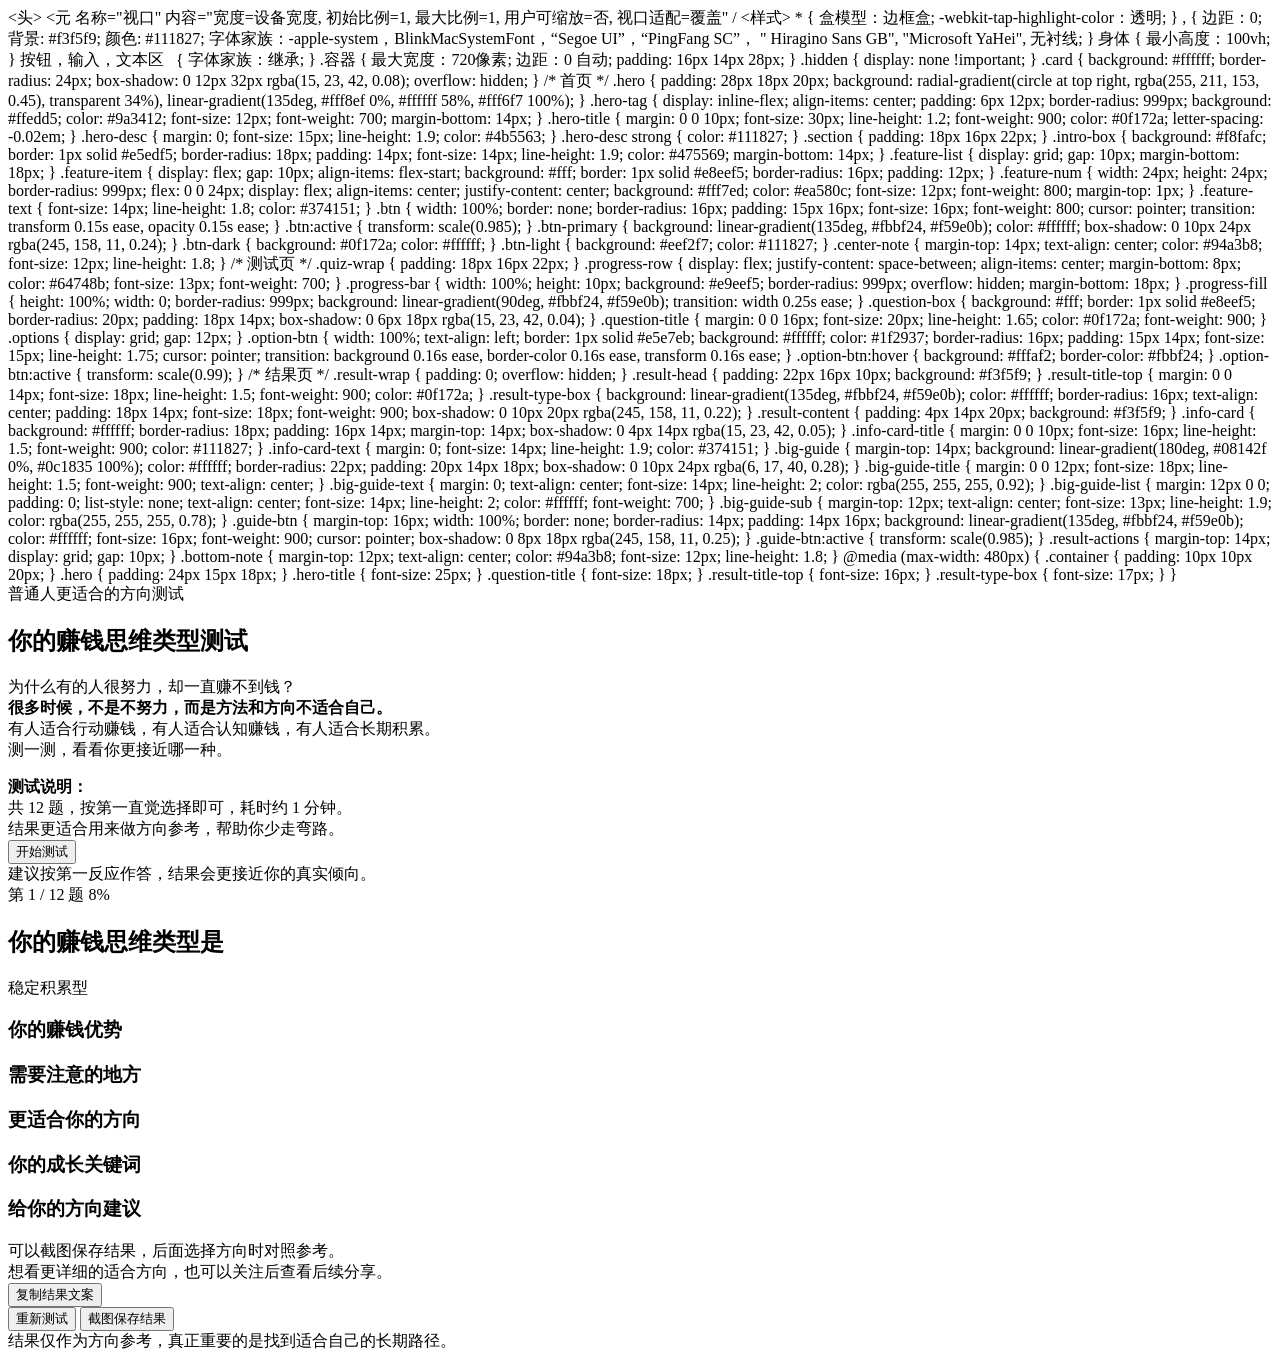
==== commit 357baed6: "Update index.html" ====
--- a/index.html
+++ b/index.html
@@ -1,39 +1,39 @@
-<!DOCTYPE html>
-<html lang="zh-CN">
-<head>
+
+ 
+<头>
   <meta charset="UTF-8" />
-  <meta
-    name="viewport"
-    content="width=device-width, initial-scale=1, maximum-scale=1, user-scalable=no, viewport-fit=cover"
-  />
+  <元
+    名称="视口"
+    内容="宽度=设备宽度, 初始比例=1, 最大比例=1, 用户可缩放=否, 视口适配=覆盖"
+  /
   <title>你的赚钱思维类型测试</title>
   <meta name="description" content="测一测你更适合哪一种赚钱方式，找到更适合自己的方向。" />
-  <style>
-    * {
-      box-sizing: border-box;
-      -webkit-tap-highlight-color: transparent;
-    }
-
-    html, body {
-      margin: 0;
-      padding: 0;
-      background: #f3f5f9;
-      color: #111827;
-      font-family: -apple-system, BlinkMacSystemFont, "Segoe UI", "PingFang SC",
-        "Hiragino Sans GB", "Microsoft YaHei", sans-serif;
-    }
-
-    body {
-      min-height: 100vh;
-    }
-
-    button, input, textarea {
-      font-family: inherit;
-    }
-
-    .container {
-      max-width: 720px;
-      margin: 0 auto;
+  <样式>
+    *  {
+      盒模型：边框盒;
+      -webkit-tap-highlight-color：透明;
+    }
+
+    , { 
+      边距：0;
+      
+      背景: #f3f5f9;
+      颜色: #111827;
+      字体家族：-apple-system，BlinkMacSystemFont，“Segoe UI”，“PingFang SC”，
+        " Hiragino Sans GB", "Microsoft YaHei", 无衬线;
+    }
+
+    身体 {
+      最小高度：100vh;
+    }
+
+    按钮，输入，文本区 ｛
+      字体家族：继承;
+    }
+
+    .容器 {
+      最大宽度：720像素;
+      边距：0 自动;
       padding: 16px 14px 28px;
     }
 
@@ -438,23 +438,7 @@
           共 12 题，按第一直觉选择即可，耗时约 1 分钟。<br />
           结果更适合用来做方向参考，帮助你少走弯路。
         </div>
-
-        <div class="feature-list">
-          <div class="feature-item">
-            <div class="feature-num">1</div>
-            <div class="feature-text">适合抖音、小红书、微信内打开，手机浏览更顺手。</div>
-          </div>
-          <div class="feature-item">
-            <div class="feature-num">2</div>
-            <div class="feature-text">页面整体更像成长测试，不会太像硬营销页。</div>
-          </div>
-          <div class="feature-item">
-            <div class="feature-num">3</div>
-            <div class="feature-text">结果页会直接给出基础建议，更容易让用户看完并保存。</div>
-          </div>
-        </div>
-
-        <button id="startBtn" class="btn btn-primary">开始测试</button>
+ <button id="startBtn" class="btn btn-primary">开始测试</button>
 
         <div class="center-note">
           建议按第一反应作答，结果会更接近你的真实倾向。
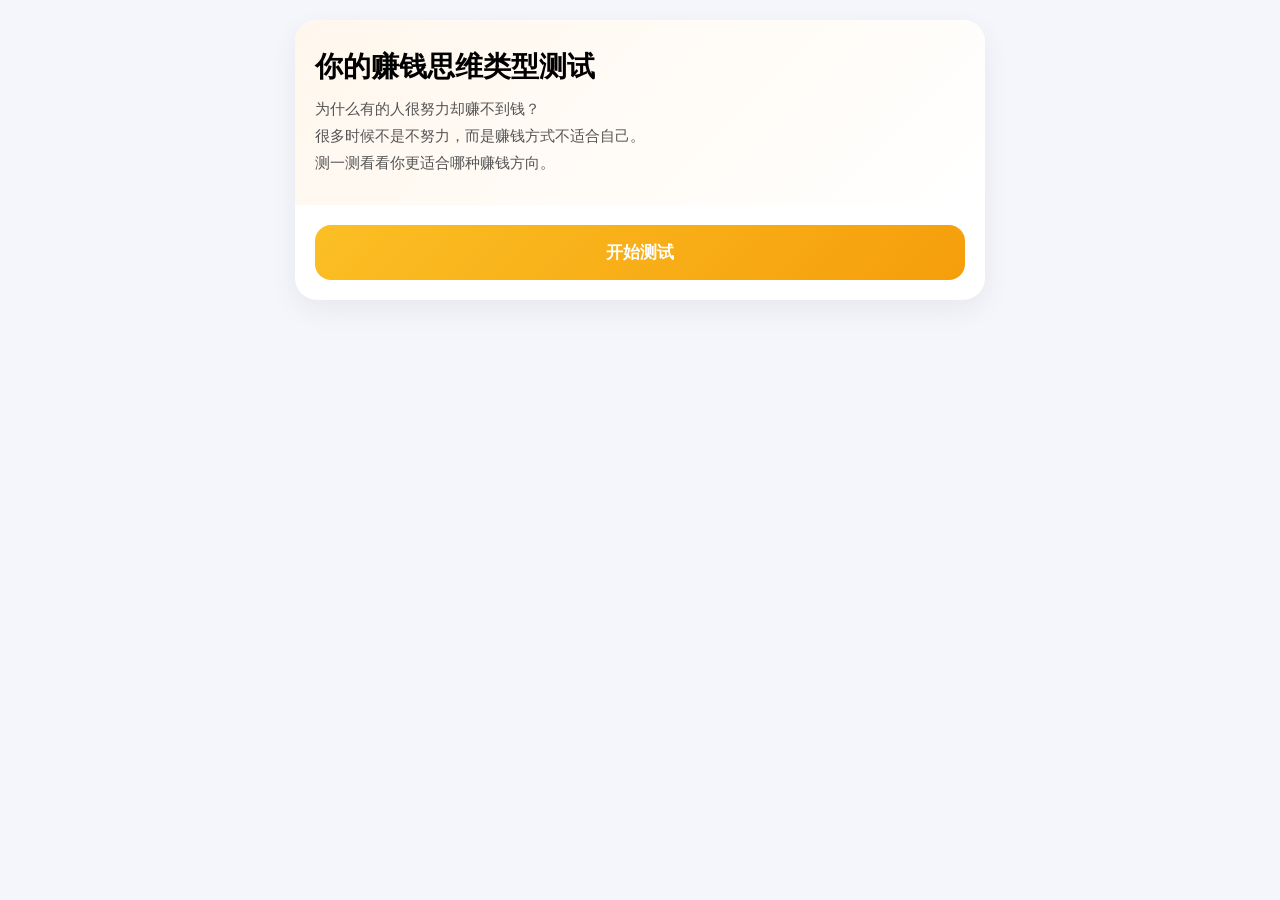
==== commit c37b10a6: "Update index.html" ====
--- a/index.html
+++ b/index.html
@@ -1,884 +1,529 @@
-
- 
-<头>
-  <meta charset="UTF-8" />
-  <元
-    名称="视口"
-    内容="宽度=设备宽度, 初始比例=1, 最大比例=1, 用户可缩放=否, 视口适配=覆盖"
-  /
-  <title>你的赚钱思维类型测试</title>
-  <meta name="description" content="测一测你更适合哪一种赚钱方式，找到更适合自己的方向。" />
-  <样式>
-    *  {
-      盒模型：边框盒;
-      -webkit-tap-highlight-color：透明;
-    }
-
-    , { 
-      边距：0;
-      
-      背景: #f3f5f9;
-      颜色: #111827;
-      字体家族：-apple-system，BlinkMacSystemFont，“Segoe UI”，“PingFang SC”，
-        " Hiragino Sans GB", "Microsoft YaHei", 无衬线;
-    }
-
-    身体 {
-      最小高度：100vh;
-    }
-
-    按钮，输入，文本区 ｛
-      字体家族：继承;
-    }
-
-    .容器 {
-      最大宽度：720像素;
-      边距：0 自动;
-      padding: 16px 14px 28px;
-    }
-
-    .hidden {
-      display: none !important;
-    }
-
-    .card {
-      background: #ffffff;
-      border-radius: 24px;
-      box-shadow: 0 12px 32px rgba(15, 23, 42, 0.08);
-      overflow: hidden;
-    }
-
-    /* 首页 */
-    .hero {
-      padding: 28px 18px 20px;
-      background:
-        radial-gradient(circle at top right, rgba(255, 211, 153, 0.45), transparent 34%),
-        linear-gradient(135deg, #fff8ef 0%, #ffffff 58%, #fff6f7 100%);
-    }
-
-    .hero-tag {
-      display: inline-flex;
-      align-items: center;
-      padding: 6px 12px;
-      border-radius: 999px;
-      background: #ffedd5;
-      color: #9a3412;
-      font-size: 12px;
-      font-weight: 700;
-      margin-bottom: 14px;
-    }
-
-    .hero-title {
-      margin: 0 0 10px;
-      font-size: 30px;
-      line-height: 1.2;
-      font-weight: 900;
-      color: #0f172a;
-      letter-spacing: -0.02em;
-    }
-
-    .hero-desc {
-      margin: 0;
-      font-size: 15px;
-      line-height: 1.9;
-      color: #4b5563;
-    }
-
-    .hero-desc strong {
-      color: #111827;
-    }
-
-    .section {
-      padding: 18px 16px 22px;
-    }
-
-    .intro-box {
-      background: #f8fafc;
-      border: 1px solid #e5edf5;
-      border-radius: 18px;
-      padding: 14px;
-      font-size: 14px;
-      line-height: 1.9;
-      color: #475569;
-      margin-bottom: 14px;
-    }
-
-    .feature-list {
-      display: grid;
-      gap: 10px;
-      margin-bottom: 18px;
-    }
-
-    .feature-item {
-      display: flex;
-      gap: 10px;
-      align-items: flex-start;
-      background: #fff;
-      border: 1px solid #e8eef5;
-      border-radius: 16px;
-      padding: 12px;
-    }
-
-    .feature-num {
-      width: 24px;
-      height: 24px;
-      border-radius: 999px;
-      flex: 0 0 24px;
-      display: flex;
-      align-items: center;
-      justify-content: center;
-      background: #fff7ed;
-      color: #ea580c;
-      font-size: 12px;
-      font-weight: 800;
-      margin-top: 1px;
-    }
-
-    .feature-text {
-      font-size: 14px;
-      line-height: 1.8;
-      color: #374151;
-    }
-
-    .btn {
-      width: 100%;
-      border: none;
-      border-radius: 16px;
-      padding: 15px 16px;
-      font-size: 16px;
-      font-weight: 800;
-      cursor: pointer;
-      transition: transform 0.15s ease, opacity 0.15s ease;
-    }
-
-    .btn:active {
-      transform: scale(0.985);
-    }
-
-    .btn-primary {
-      background: linear-gradient(135deg, #fbbf24, #f59e0b);
-      color: #ffffff;
-      box-shadow: 0 10px 24px rgba(245, 158, 11, 0.24);
-    }
-
-    .btn-dark {
-      background: #0f172a;
-      color: #ffffff;
-    }
-
-    .btn-light {
-      background: #eef2f7;
-      color: #111827;
-    }
-
-    .center-note {
-      margin-top: 14px;
-      text-align: center;
-      color: #94a3b8;
-      font-size: 12px;
-      line-height: 1.8;
-    }
-
-    /* 测试页 */
-    .quiz-wrap {
-      padding: 18px 16px 22px;
-    }
-
-    .progress-row {
-      display: flex;
-      justify-content: space-between;
-      align-items: center;
-      margin-bottom: 8px;
-      color: #64748b;
-      font-size: 13px;
-      font-weight: 700;
-    }
-
-    .progress-bar {
-      width: 100%;
-      height: 10px;
-      background: #e9eef5;
-      border-radius: 999px;
-      overflow: hidden;
-      margin-bottom: 18px;
-    }
-
-    .progress-fill {
-      height: 100%;
-      width: 0;
-      border-radius: 999px;
-      background: linear-gradient(90deg, #fbbf24, #f59e0b);
-      transition: width 0.25s ease;
-    }
-
-    .question-box {
-      background: #fff;
-      border: 1px solid #e8eef5;
-      border-radius: 20px;
-      padding: 18px 14px;
-      box-shadow: 0 6px 18px rgba(15, 23, 42, 0.04);
-    }
-
-    .question-title {
-      margin: 0 0 16px;
-      font-size: 20px;
-      line-height: 1.65;
-      color: #0f172a;
-      font-weight: 900;
-    }
-
-    .options {
-      display: grid;
-      gap: 12px;
-    }
-
-    .option-btn {
-      width: 100%;
-      text-align: left;
-      border: 1px solid #e5e7eb;
-      background: #ffffff;
-      color: #1f2937;
-      border-radius: 16px;
-      padding: 15px 14px;
-      font-size: 15px;
-      line-height: 1.75;
-      cursor: pointer;
-      transition: background 0.16s ease, border-color 0.16s ease, transform 0.16s ease;
-    }
-
-    .option-btn:hover {
-      background: #fffaf2;
-      border-color: #fbbf24;
-    }
-
-    .option-btn:active {
-      transform: scale(0.99);
-    }
-
-    /* 结果页 */
-    .result-wrap {
-      padding: 0;
-      overflow: hidden;
-    }
-
-    .result-head {
-      padding: 22px 16px 10px;
-      background: #f3f5f9;
-    }
-
-    .result-title-top {
-      margin: 0 0 14px;
-      font-size: 18px;
-      line-height: 1.5;
-      font-weight: 900;
-      color: #0f172a;
-    }
-
-    .result-type-box {
-      background: linear-gradient(135deg, #fbbf24, #f59e0b);
-      color: #ffffff;
-      border-radius: 16px;
-      text-align: center;
-      padding: 18px 14px;
-      font-size: 18px;
-      font-weight: 900;
-      box-shadow: 0 10px 20px rgba(245, 158, 11, 0.22);
-    }
-
-    .result-content {
-      padding: 4px 14px 20px;
-      background: #f3f5f9;
-    }
-
-    .info-card {
-      background: #ffffff;
-      border-radius: 18px;
-      padding: 16px 14px;
-      margin-top: 14px;
-      box-shadow: 0 4px 14px rgba(15, 23, 42, 0.05);
-    }
-
-    .info-card-title {
-      margin: 0 0 10px;
-      font-size: 16px;
-      line-height: 1.5;
-      font-weight: 900;
-      color: #111827;
-    }
-
-    .info-card-text {
-      margin: 0;
-      font-size: 14px;
-      line-height: 1.9;
-      color: #374151;
-    }
-
-    .big-guide {
-      margin-top: 14px;
-      background: linear-gradient(180deg, #08142f 0%, #0c1835 100%);
-      color: #ffffff;
-      border-radius: 22px;
-      padding: 20px 14px 18px;
-      box-shadow: 0 10px 24px rgba(6, 17, 40, 0.28);
-    }
-
-    .big-guide-title {
-      margin: 0 0 12px;
-      font-size: 18px;
-      line-height: 1.5;
-      font-weight: 900;
-      text-align: center;
-    }
-
-    .big-guide-text {
-      margin: 0;
-      text-align: center;
-      font-size: 14px;
-      line-height: 2;
-      color: rgba(255, 255, 255, 0.92);
-    }
-
-    .big-guide-list {
-      margin: 12px 0 0;
-      padding: 0;
-      list-style: none;
-      text-align: center;
-      font-size: 14px;
-      line-height: 2;
-      color: #ffffff;
-      font-weight: 700;
-    }
-
-    .big-guide-sub {
-      margin-top: 12px;
-      text-align: center;
-      font-size: 13px;
-      line-height: 1.9;
-      color: rgba(255, 255, 255, 0.78);
-    }
-
-    .guide-btn {
-      margin-top: 16px;
-      width: 100%;
-      border: none;
-      border-radius: 14px;
-      padding: 14px 16px;
-      background: linear-gradient(135deg, #fbbf24, #f59e0b);
-      color: #ffffff;
-      font-size: 16px;
-      font-weight: 900;
-      cursor: pointer;
-      box-shadow: 0 8px 18px rgba(245, 158, 11, 0.25);
-    }
-
-    .guide-btn:active {
-      transform: scale(0.985);
-    }
-
-    .result-actions {
-      margin-top: 14px;
-      display: grid;
-      gap: 10px;
-    }
-
-    .bottom-note {
-      margin-top: 12px;
-      text-align: center;
-      color: #94a3b8;
-      font-size: 12px;
-      line-height: 1.8;
-    }
-
-    @media (max-width: 480px) {
-      .container {
-        padding: 10px 10px 20px;
-      }
-
-      .hero {
-        padding: 24px 15px 18px;
-      }
-
-      .hero-title {
-        font-size: 25px;
-      }
-
-      .question-title {
-        font-size: 18px;
-      }
-
-      .result-title-top {
-        font-size: 16px;
-      }
-
-      .result-type-box {
-        font-size: 17px;
-      }
-    }
-  </style>
+<!DOCTYPE html>
+<html lang="zh-CN">
+<head>
+
+<meta charset="UTF-8">
+
+<meta name="viewport"
+content="width=device-width,initial-scale=1,maximum-scale=1,user-scalable=no">
+
+<title>你的赚钱思维类型测试</title>
+
+<style>
+
+*{
+box-sizing:border-box;
+margin:0;
+padding:0;
+font-family:-apple-system,BlinkMacSystemFont,"PingFang SC","Microsoft YaHei";
+}
+
+body{
+background:#f4f6fb;
+}
+
+.container{
+
+max-width:720px;
+
+margin:auto;
+
+padding:20px 15px;
+
+}
+
+.card{
+
+background:white;
+
+border-radius:22px;
+
+box-shadow:0 10px 30px rgba(0,0,0,0.06);
+
+overflow:hidden;
+
+}
+
+.hero{
+
+padding:28px 20px;
+
+background:linear-gradient(135deg,#fff7ed,#fff);
+
+}
+
+.title{
+
+font-size:28px;
+
+font-weight:900;
+
+margin-bottom:10px;
+
+}
+
+.desc{
+
+color:#555;
+
+line-height:1.8;
+
+font-size:15px;
+
+}
+
+.section{
+
+padding:20px;
+
+}
+
+.btn{
+
+width:100%;
+
+border:none;
+
+padding:16px;
+
+border-radius:16px;
+
+font-size:17px;
+
+font-weight:800;
+
+cursor:pointer;
+
+}
+
+.start{
+
+background:linear-gradient(135deg,#fbbf24,#f59e0b);
+
+color:white;
+
+}
+
+.progress{
+
+margin-bottom:15px;
+
+font-size:14px;
+
+color:#777;
+
+}
+
+.bar{
+
+height:10px;
+
+background:#eee;
+
+border-radius:100px;
+
+overflow:hidden;
+
+margin-bottom:18px;
+
+}
+
+.bar-inner{
+
+height:100%;
+
+background:#f59e0b;
+
+width:0;
+
+transition:0.3s;
+
+}
+
+.question{
+
+font-size:20px;
+
+font-weight:800;
+
+margin-bottom:16px;
+
+}
+
+.option{
+
+width:100%;
+
+background:white;
+
+border:1px solid #e5e7eb;
+
+border-radius:14px;
+
+padding:15px;
+
+margin-bottom:10px;
+
+text-align:left;
+
+cursor:pointer;
+
+}
+
+.result-head{
+
+padding:18px;
+
+background:#f4f6fb;
+
+}
+
+.result-type{
+
+background:#f59e0b;
+
+color:white;
+
+text-align:center;
+
+padding:18px;
+
+border-radius:16px;
+
+font-weight:900;
+
+font-size:18px;
+
+}
+
+.info{
+
+background:white;
+
+border-radius:16px;
+
+padding:16px;
+
+margin-top:14px;
+
+}
+
+.info-title{
+
+font-weight:900;
+
+margin-bottom:8px;
+
+}
+
+.big{
+
+background:#0f172a;
+
+color:white;
+
+border-radius:20px;
+
+padding:20px;
+
+margin-top:14px;
+
+text-align:center;
+
+}
+
+.big button{
+
+margin-top:15px;
+
+background:#f59e0b;
+
+border:none;
+
+padding:14px;
+
+border-radius:14px;
+
+font-size:16px;
+
+font-weight:900;
+
+color:white;
+
+width:100%;
+
+}
+
+.action{
+
+margin-top:10px;
+
+}
+
+.light{
+
+background:#eef2f7;
+
+}
+
+.hidden{
+
+display:none;
+
+}
+
+</style>
+
 </head>
+
 <body>
-  <div class="container">
-
-    <!-- 首页 -->
-    <section id="homeView" class="card">
-      <div class="hero">
-        <div class="hero-tag">普通人更适合的方向测试</div>
-        <h1 class="hero-title">你的赚钱思维类型测试</h1>
-        <p class="hero-desc">
-          为什么有的人很努力，却一直赚不到钱？<br />
-          <strong>很多时候，不是不努力，而是方法和方向不适合自己。</strong><br />
-          有人适合行动赚钱，有人适合认知赚钱，有人适合长期积累。<br />
-          测一测，看看你更接近哪一种。
-        </p>
-      </div>
-
-      <div class="section">
-        <div class="intro-box">
-          <strong>测试说明：</strong><br />
-          共 12 题，按第一直觉选择即可，耗时约 1 分钟。<br />
-          结果更适合用来做方向参考，帮助你少走弯路。
-        </div>
- <button id="startBtn" class="btn btn-primary">开始测试</button>
-
-        <div class="center-note">
-          建议按第一反应作答，结果会更接近你的真实倾向。
-        </div>
-      </div>
-    </section>
-
-    <!-- 测试页 -->
-    <section id="quizView" class="card hidden">
-      <div class="quiz-wrap">
-        <div class="progress-row">
-          <span id="progressText">第 1 / 12 题</span>
-          <span id="progressPercent">8%</span>
-        </div>
-
-        <div class="progress-bar">
-          <div id="progressFill" class="progress-fill"></div>
-        </div>
-
-        <div class="question-box">
-          <h2 id="questionTitle" class="question-title"></h2>
-          <div id="optionsBox" class="options"></div>
-        </div>
-      </div>
-    </section>
-
-    <!-- 结果页 -->
-    <section id="resultView" class="card hidden">
-      <div class="result-wrap">
-        <div class="result-head">
-          <h2 class="result-title-top">你的赚钱思维类型是</h2>
-          <div id="resultTypeBox" class="result-type-box">稳定积累型</div>
-        </div>
-
-        <div class="result-content">
-          <div class="info-card">
-            <h3 class="info-card-title">你的赚钱优势</h3>
-            <p id="advantageText" class="info-card-text"></p>
-          </div>
-
-          <div class="info-card">
-            <h3 class="info-card-title">需要注意的地方</h3>
-            <p id="riskText" class="info-card-text"></p>
-          </div>
-
-          <div class="info-card">
-            <h3 class="info-card-title">更适合你的方向</h3>
-            <p id="directionText" class="info-card-text"></p>
-          </div>
-
-          <div class="info-card">
-            <h3 class="info-card-title">你的成长关键词</h3>
-            <p id="keywordsText" class="info-card-text"></p>
-          </div>
-
-          <div class="big-guide">
-            <h3 class="big-guide-title">给你的方向建议</h3>
-            <p id="guideText" class="big-guide-text"></p>
-            <ul id="guideList" class="big-guide-list"></ul>
-            <div class="big-guide-sub">
-              可以截图保存结果，后面选择方向时对照参考。<br />
-              想看更详细的适合方向，也可以关注后查看后续分享。
-            </div>
-            <button id="copyBtn" class="guide-btn">复制结果文案</button>
-          </div>
-
-          <div class="result-actions">
-            <button id="retryBtn" class="btn btn-dark">重新测试</button>
-            <button id="saveBtn" class="btn btn-light">截图保存结果</button>
-          </div>
-
-          <div class="bottom-note">
-            结果仅作为方向参考，真正重要的是找到适合自己的长期路径。
-          </div>
-        </div>
-      </div>
-    </section>
-
-  </div>
-
-  <script>
-    const questions = [
-      {
-        title: "1. 当你很想尽快改善现状时，你第一反应更接近哪一种？",
-        options: [
-          { text: "先去做一个能立刻开始、立刻执行的事情", type: "action" },
-          { text: "先搞清楚自己适合什么，再决定怎么做", type: "strategy" },
-          { text: "先找一条更稳一点、不容易翻车的路", type: "stable" },
-          { text: "先看看最近有没有值得抓住的新机会", type: "opportunity" }
-        ]
-      },
-      {
-        title: "2. 你做副业或找方向时，最容易被哪种事情吸引？",
-        options: [
-          { text: "能马上上手、有动作感的", type: "action" },
-          { text: "能靠方法、内容、思路放大的", type: "strategy" },
-          { text: "能长期积累、慢慢起效果的", type: "stable" },
-          { text: "新平台、新玩法、新趋势", type: "opportunity" }
-        ]
-      },
-      {
-        title: "3. 下面哪种状态最像你？",
-        options: [
-          { text: "我不怕累，就怕迟迟没结果", type: "action" },
-          { text: "我不怕研究，就怕方向一开始就错", type: "strategy" },
-          { text: "我不怕慢，就怕不稳定", type: "stable" },
-          { text: "我不怕尝试，就怕错过窗口期", type: "opportunity" }
-        ]
-      },
-      {
-        title: "4. 别人推荐你一个新项目时，你通常会？",
-        options: [
-          { text: "先试试看，做了再说", type: "action" },
-          { text: "先研究逻辑和模式", type: "strategy" },
-          { text: "先判断是不是长期靠谱", type: "stable" },
-          { text: "只要有机会，就会有点心动", type: "opportunity" }
-        ]
-      },
-      {
-        title: "5. 你更擅长哪一种？",
-        options: [
-          { text: "执行和落地", type: "action" },
-          { text: "思考和总结", type: "strategy" },
-          { text: "稳定和坚持", type: "stable" },
-          { text: "发现和尝试", type: "opportunity" }
-        ]
-      },
-      {
-        title: "6. 做一件事情时，你最希望看到什么？",
-        options: [
-          { text: "尽快有反馈", type: "action" },
-          { text: "方法清楚、路径明确", type: "strategy" },
-          { text: "长期可持续", type: "stable" },
-          { text: "有放大空间", type: "opportunity" }
-        ]
-      },
-      {
-        title: "7. 哪种状态更容易让你坚持下去？",
-        options: [
-          { text: "做了就能看到一点点结果", type: "action" },
-          { text: "越做越清楚逻辑和方法", type: "strategy" },
-          { text: "每天稳一点，慢慢积累", type: "stable" },
-          { text: "不断有新变化、新刺激", type: "opportunity" }
-        ]
-      },
-      {
-        title: "8. 你最不喜欢哪种赚钱方式？",
-        options: [
-          { text: "只想不做、迟迟不开始", type: "action" },
-          { text: "纯靠体力、不动脑", type: "strategy" },
-          { text: "太冒险、太不稳定", type: "stable" },
-          { text: "太慢、太固定、变化太少", type: "opportunity" }
-        ]
-      },
-      {
-        title: "9. 如果一段时间没结果，你通常会？",
-        options: [
-          { text: "换个更直接的做法", type: "action" },
-          { text: "复盘哪里出了问题", type: "strategy" },
-          { text: "先稳住节奏，不轻易乱动", type: "stable" },
-          { text: "去看看有没有新机会点", type: "opportunity" }
-        ]
-      },
-      {
-        title: "10. 你更认可哪句话？",
-        options: [
-          { text: "先做起来，再慢慢优化", type: "action" },
-          { text: "方向对了，努力才有意义", type: "strategy" },
-          { text: "慢一点没关系，关键是走得稳", type: "stable" },
-          { text: "很多时候机会和节奏也很重要", type: "opportunity" }
-        ]
-      },
-      {
-        title: "11. 你做决定时，更偏向哪种方式？",
-        options: [
-          { text: "看能不能马上开干", type: "action" },
-          { text: "看逻辑是不是通顺", type: "strategy" },
-          { text: "看风险能不能承受", type: "stable" },
-          { text: "看这是不是一个窗口期", type: "opportunity" }
-        ]
-      },
-      {
-        title: "12. 哪一种状态更像你理想中的赚钱方式？",
-        options: [
-          { text: "靠行动力和执行力尽快拿结果", type: "action" },
-          { text: "靠认知、内容、方法慢慢放大", type: "strategy" },
-          { text: "靠稳定积累持续变强", type: "stable" },
-          { text: "靠抓住变化中的机会", type: "opportunity" }
-        ]
-      }
-    ];
-
-    const resultMap = {
-      action: {
-        typeName: "行动执行型",
-        advantage: "更适合通过行动力和执行力推动结果，不容易停留在空想阶段。",
-        risk: "有时会因为太想尽快看到结果，而忽略方向判断和长期积累。",
-        direction: "执行型副业、服务型项目、接单类工作、短周期反馈较强的方向。",
-        keywords: "行动、执行、反馈、落地",
-        guideText: "你的测试结果更偏向行动执行型。这类人通常更适合先做起来，在行动中逐步找到更适合自己的方向。",
-        guideList: [
-          "先从能快速上手的事情开始",
-          "边做边复盘，比只想不做更适合你",
-          "先拿到小结果，再逐步升级方法"
-        ]
-      },
-      strategy: {
-        typeName: "认知策略型",
-        advantage: "更适合通过思考、方法、内容和认知来放大价值，不适合盲目蛮干。",
-        risk: "有时会因为过度研究、想得太清楚，导致开始得太晚。",
-        direction: "内容表达、知识整理、信息差方向、策略型副业、方法型输出。",
-        keywords: "认知、策略、方法、思考",
-        guideText: "你的测试结果更偏向认知策略型。这类人通常更适合先把方向想清楚，再通过内容、方法和结构慢慢放大。",
-        guideList: [
-          "找到一个能长期讲、长期做的主题",
-          "不要只研究不行动，边做边调更重要",
-          "你的优势是方法感，不是纯体力消耗"
-        ]
-      },
-      stable: {
-        typeName: "稳定积累型",
-        advantage: "适合通过持续积累慢慢提升收入，而不是依赖短期爆发。",
-        risk: "有时会因为过于求稳而错过一些机会，可以适当提高尝试度。",
-        direction: "长期副业、内容积累、技能型副业、稳定增长类方向。",
-        keywords: "稳定、积累、耐心、复利",
-        guideText: "你的测试结果属于稳定积累型。这类人通常更适合做可以长期坚持的事情，而不是短期爆发型项目。当你找到适合自己的节奏后，收入往往是慢慢增长，而不是突然暴涨。",
-        guideList: [
-          "优先选择能长期做的副业",
-          "优先做可以积累经验的方向",
-          "不建议频繁更换方向"
-        ]
-      },
-      opportunity: {
-        typeName: "机会探索型",
-        advantage: "对新机会、新趋势通常更敏感，容易在变化里找到空间。",
-        risk: "有时会因为关注点太多而分散精力，导致什么都想试却做不深。",
-        direction: "新平台玩法、趋势型方向、信息变化快的项目、探索型副业。",
-        keywords: "机会、变化、尝试、趋势",
-        guideText: "你的测试结果更偏向机会探索型。这类人通常更适合在变化中寻找空间，但真正让你跑出来的关键，不是做很多，而是学会筛选。",
-        guideList: [
-          "少做几个方向，多做深一点",
-          "先判断风险，再决定要不要冲",
-          "抓机会是优势，守节奏更重要"
-        ]
-      }
-    };
-
-    const homeView = document.getElementById("homeView");
-    const quizView = document.getElementById("quizView");
-    const resultView = document.getElementById("resultView");
-
-    const startBtn = document.getElementById("startBtn");
-    const retryBtn = document.getElementById("retryBtn");
-    const saveBtn = document.getElementById("saveBtn");
-    const copyBtn = document.getElementById("copyBtn");
-
-    const progressText = document.getElementById("progressText");
-    const progressPercent = document.getElementById("progressPercent");
-    const progressFill = document.getElementById("progressFill");
-    const questionTitle = document.getElementById("questionTitle");
-    const optionsBox = document.getElementById("optionsBox");
-
-    const resultTypeBox = document.getElementById("resultTypeBox");
-    const advantageText = document.getElementById("advantageText");
-    const riskText = document.getElementById("riskText");
-    const directionText = document.getElementById("directionText");
-    const keywordsText = document.getElementById("keywordsText");
-    const guideText = document.getElementById("guideText");
-    const guideList = document.getElementById("guideList");
-
-    let currentIndex = 0;
-    let score = {
-      action: 0,
-      strategy: 0,
-      stable: 0,
-      opportunity: 0
-    };
-
-    function showView(viewEl) {
-      homeView.classList.add("hidden");
-      quizView.classList.add("hidden");
-      resultView.classList.add("hidden");
-      viewEl.classList.remove("hidden");
-      window.scrollTo({ top: 0, behavior: "smooth" });
-    }
-
-    function resetScore() {
-      score = {
-        action: 0,
-        strategy: 0,
-        stable: 0,
-        opportunity: 0
-      };
-    }
-
-    function startQuiz() {
-      currentIndex = 0;
-      resetScore();
-      renderQuestion();
-      showView(quizView);
-    }
-
-    function renderQuestion() {
-      const q = questions[currentIndex];
-      const current = currentIndex + 1;
-      const total = questions.length;
-      const percent = Math.round((current / total) * 100);
-
-      progressText.textContent = `第 ${current} / ${total} 题`;
-      progressPercent.textContent = `${percent}%`;
-      progressFill.style.width = `${percent}%`;
-
-      questionTitle.textContent = q.title;
-      optionsBox.innerHTML = "";
-
-      q.options.forEach((opt) => {
-        const btn = document.createElement("button");
-        btn.className = "option-btn";
-        btn.textContent = opt.text;
-        btn.addEventListener("click", () => selectOption(opt.type));
-        optionsBox.appendChild(btn);
-      });
-    }
-
-    function selectOption(type) {
-      score[type] += 1;
-
-      if (currentIndex < questions.length - 1) {
-        currentIndex += 1;
-        renderQuestion();
-      } else {
-        showResult();
-      }
-    }
-
-    function getFinalType() {
-      const entries = Object.entries(score).sort((a, b) => b[1] - a[1]);
-      const maxScore = entries[0][1];
-      const tied = entries.filter(item => item[1] === maxScore).map(item => item[0]);
-
-      if (tied.length === 1) return tied[0];
-
-      const priority = ["stable", "strategy", "action", "opportunity"];
-      for (const p of priority) {
-        if (tied.includes(p)) return p;
-      }
-
-      return entries[0][0];
-    }
-
-    function renderGuideList(list) {
-      guideList.innerHTML = "";
-      list.forEach((item) => {
-        const li = document.createElement("li");
-        li.textContent = item;
-        guideList.appendChild(li);
-      });
-    }
-
-    function buildCopyText(data) {
-      return [
-        "我的测试结果：",
-        data.typeName,
-        "",
-        "你的赚钱优势：",
-        data.advantage,
-        "",
-        "需要注意的地方：",
-        data.risk,
-        "",
-        "更适合你的方向：",
-        data.direction,
-        "",
-        "你的成长关键词：",
-        data.keywords,
-        "",
-        "给你的方向建议：",
-        data.guideText,
-        ...data.guideList.map((item, index) => `${index + 1}. ${item}`)
-      ].join("\n");
-    }
-
-    function copyText(text) {
-      if (navigator.clipboard && window.isSecureContext) {
-        return navigator.clipboard.writeText(text);
-      }
-
-      return new Promise((resolve, reject) => {
-        const textarea = document.createElement("textarea");
-        textarea.value = text;
-        textarea.style.position = "fixed";
-        textarea.style.opacity = "0";
-        textarea.style.left = "-9999px";
-        document.body.appendChild(textarea);
-        textarea.focus();
-        textarea.select();
-
-        try {
-          const ok = document.execCommand("copy");
-          document.body.removeChild(textarea);
-          ok ? resolve() : reject(new Error("copy failed"));
-        } catch (err) {
-          document.body.removeChild(textarea);
-          reject(err);
-        }
-      });
-    }
-
-    function showResult() {
-      const finalType = getFinalType();
-      const data = resultMap[finalType];
-
-      resultTypeBox.textContent = data.typeName;
-      advantageText.textContent = data.advantage;
-      riskText.textContent = data.risk;
-      directionText.textContent = data.direction;
-      keywordsText.textContent = data.keywords;
-      guideText.textContent = data.guideText;
-      renderGuideList(data.guideList);
-
-      copyBtn.setAttribute("data-copy", buildCopyText(data));
-      showView(resultView);
-    }
-
-    startBtn.addEventListener("click", startQuiz);
-    retryBtn.addEventListener("click", startQuiz);
-
-    saveBtn.addEventListener("click", () => {
-      alert("请直接截图保存当前结果页。");
-    });
-
-    copyBtn.addEventListener("click", async () => {
-      const text = copyBtn.getAttribute("data-copy") || "";
-      try {
-        await copyText(text);
-        alert("结果文案已复制，可以直接发给别人或保存。");
-      } catch (e) {
-        alert("复制失败，请直接截图保存结果。");
-      }
-    });
-  </script>
+
+<div class="container">
+
+<!--首页-->
+
+<div id="home" class="card">
+
+<div class="hero">
+
+<div class="title">你的赚钱思维类型测试</div>
+
+<div class="desc">
+
+为什么有的人很努力却赚不到钱？<br>
+
+很多时候不是不努力，而是赚钱方式不适合自己。<br>
+
+测一测看看你更适合哪种赚钱方向。
+
+</div>
+
+</div>
+
+<div class="section">
+
+<button class="btn start" onclick="start()">开始测试</button>
+
+</div>
+
+</div>
+
+<!--测试-->
+
+<div id="quiz" class="card hidden">
+
+<div class="section">
+
+<div class="progress" id="p"></div>
+
+<div class="bar">
+
+<div class="bar-inner" id="bar"></div>
+
+</div>
+
+<div class="question" id="q"></div>
+
+<div id="opts"></div>
+
+</div>
+
+</div>
+
+<!--结果-->
+
+<div id="result" class="card hidden">
+
+<div class="result-head">
+
+<div>你的赚钱思维类型是</div>
+
+<div class="result-type" id="type"></div>
+
+</div>
+
+<div class="section">
+
+<div class="info">
+
+<div class="info-title">你的赚钱优势</div>
+
+<div id="adv"></div>
+
+</div>
+
+<div class="info">
+
+<div class="info-title">需要注意的地方</div>
+
+<div id="risk"></div>
+
+</div>
+
+<div class="info">
+
+<div class="info-title">更适合你的方向</div>
+
+<div id="dir"></div>
+
+</div>
+
+<div class="info">
+
+<div class="info-title">你的成长关键词</div>
+
+<div id="key"></div>
+
+</div>
+
+<div class="big">
+
+给你的方向建议
+
+<div id="guide" style="margin-top:10px;line-height:1.8"></div>
+
+<button onclick="copy()">复制结果</button>
+
+</div>
+
+<div class="action">
+
+<button class="btn" onclick="start()">重新测试</button>
+
+<button class="btn light" onclick="alert('截图保存即可')">截图保存</button>
+
+</div>
+
+</div>
+
+</div>
+
+</div>
+
+<script>
+
+let qs=[
+
+["当你很缺钱时","先找马上能做的","先分析方向","先找稳定","找机会"],
+
+["副业吸引你的是","马上能干","研究赚钱逻辑","长期稳定","新机会"],
+
+["你更像","不怕累","不怕研究","不怕慢","敢尝试"],
+
+["别人推荐项目","先试","先研究","看稳定","看机会"]
+
+];
+
+let i=0;
+
+let s=[0,0,0,0];
+
+function start(){
+
+i=0;
+
+s=[0,0,0,0];
+
+home.classList.add("hidden");
+
+result.classList.add("hidden");
+
+quiz.classList.remove("hidden");
+
+next();
+
+}
+
+function next(){
+
+if(i>=qs.length){
+
+show();
+
+return;
+
+}
+
+p.innerHTML="第 "+(i+1)+" / "+qs.length+" 题";
+
+bar.style.width=((i+1)/qs.length*100)+"%";
+
+q.innerHTML=qs[i][0];
+
+opts.innerHTML="";
+
+for(let j=1;j<=4;j++){
+
+let b=document.createElement("div");
+
+b.className="option";
+
+b.innerHTML=qs[i][j];
+
+b.onclick=function(){
+
+s[j-1]++;
+
+i++;
+
+next();
+
+};
+
+opts.appendChild(b);
+
+}
+
+}
+
+function show(){
+
+quiz.classList.add("hidden");
+
+result.classList.remove("hidden");
+
+let m=Math.max(...s);
+
+let r=s.indexOf(m);
+
+let data=[
+
+["行动执行型","适合靠执行赚钱","别太急","执行副业","行动","先做再优化"],
+
+["认知策略型","适合用脑赚钱","别想太多","内容副业","思考","方法重要"],
+
+["稳定积累型","适合长期积累","别太保守","长期副业","稳定","慢慢变强"],
+
+["机会探索型","适合抓机会","别分散","趋势副业","机会","选好方向"]
+
+];
+
+let d=data[r];
+
+type.innerHTML=d[0];
+
+adv.innerHTML=d[1];
+
+risk.innerHTML=d[2];
+
+dir.innerHTML=d[3];
+
+key.innerHTML=d[4];
+
+guide.innerHTML=d[5];
+
+}
+
+function copy(){
+
+navigator.clipboard.writeText("我的赚钱类型："+type.innerHTML);
+
+alert("已复制");
+
+}
+
+</script>
+
 </body>
+
 </html>
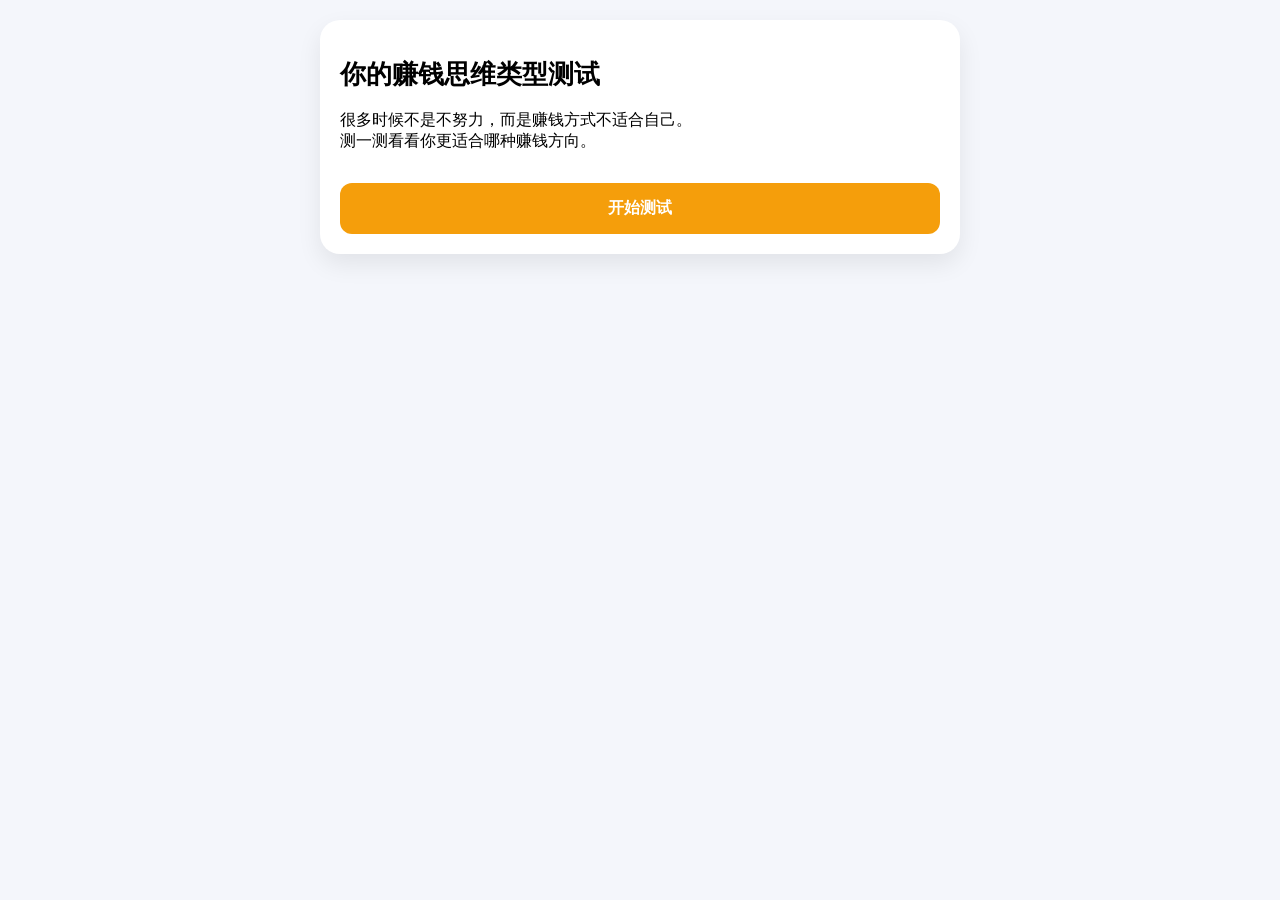
==== commit afd87ae2: "Update index.html" ====
--- a/index.html
+++ b/index.html
@@ -1,274 +1,92 @@
 <!DOCTYPE html>
 <html lang="zh-CN">
+
 <head>
 
 <meta charset="UTF-8">
 
 <meta name="viewport"
-content="width=device-width,initial-scale=1,maximum-scale=1,user-scalable=no">
-
-<title>你的赚钱思维类型测试</title>
+content="width=device-width, initial-scale=1.0">
+
+<title>赚钱思维类型测试</title>
 
 <style>
 
-*{
-box-sizing:border-box;
+body{
+
+font-family:Arial;
+
+background:#f4f6fb;
+
 margin:0;
-padding:0;
-font-family:-apple-system,BlinkMacSystemFont,"PingFang SC","Microsoft YaHei";
-}
-
-body{
-background:#f4f6fb;
-}
-
-.container{
-
-max-width:720px;
+
+padding:20px;
+
+}
+
+.card{
+
+background:white;
+
+max-width:600px;
 
 margin:auto;
 
-padding:20px 15px;
-
-}
-
-.card{
-
-background:white;
-
-border-radius:22px;
-
-box-shadow:0 10px 30px rgba(0,0,0,0.06);
-
-overflow:hidden;
-
-}
-
-.hero{
-
-padding:28px 20px;
-
-background:linear-gradient(135deg,#fff7ed,#fff);
-
-}
-
-.title{
-
-font-size:28px;
-
-font-weight:900;
-
-margin-bottom:10px;
-
-}
-
-.desc{
-
-color:#555;
-
-line-height:1.8;
-
-font-size:15px;
-
-}
-
-.section{
-
 padding:20px;
 
-}
-
-.btn{
+border-radius:20px;
+
+box-shadow:0 10px 25px rgba(0,0,0,0.08);
+
+}
+
+h1{
+
+font-size:26px;
+
+}
+
+button{
 
 width:100%;
 
+padding:15px;
+
 border:none;
 
-padding:16px;
-
-border-radius:16px;
-
-font-size:17px;
-
-font-weight:800;
+border-radius:12px;
+
+background:#f59e0b;
+
+color:white;
+
+font-size:16px;
+
+font-weight:bold;
 
 cursor:pointer;
 
-}
-
-.start{
-
-background:linear-gradient(135deg,#fbbf24,#f59e0b);
-
-color:white;
-
-}
-
-.progress{
-
-margin-bottom:15px;
-
-font-size:14px;
-
-color:#777;
-
-}
-
-.bar{
-
-height:10px;
-
-background:#eee;
-
-border-radius:100px;
-
-overflow:hidden;
-
-margin-bottom:18px;
-
-}
-
-.bar-inner{
-
-height:100%;
-
-background:#f59e0b;
-
-width:0;
-
-transition:0.3s;
-
-}
-
-.question{
-
-font-size:20px;
-
-font-weight:800;
-
-margin-bottom:16px;
+margin-top:15px;
 
 }
 
 .option{
 
-width:100%;
-
-background:white;
-
-border:1px solid #e5e7eb;
-
-border-radius:14px;
-
-padding:15px;
-
-margin-bottom:10px;
-
-text-align:left;
+border:1px solid #ddd;
+
+padding:12px;
+
+border-radius:10px;
+
+margin-top:10px;
 
 cursor:pointer;
 
 }
 
-.result-head{
-
-padding:18px;
-
-background:#f4f6fb;
-
-}
-
-.result-type{
-
-background:#f59e0b;
-
-color:white;
-
-text-align:center;
-
-padding:18px;
-
-border-radius:16px;
-
-font-weight:900;
-
-font-size:18px;
-
-}
-
-.info{
-
-background:white;
-
-border-radius:16px;
-
-padding:16px;
-
-margin-top:14px;
-
-}
-
-.info-title{
-
-font-weight:900;
-
-margin-bottom:8px;
-
-}
-
-.big{
-
-background:#0f172a;
-
-color:white;
-
-border-radius:20px;
-
-padding:20px;
-
-margin-top:14px;
-
-text-align:center;
-
-}
-
-.big button{
-
-margin-top:15px;
-
-background:#f59e0b;
-
-border:none;
-
-padding:14px;
-
-border-radius:14px;
-
-font-size:16px;
-
-font-weight:900;
-
-color:white;
-
-width:100%;
-
-}
-
-.action{
-
-margin-top:10px;
-
-}
-
-.light{
-
-background:#eef2f7;
-
-}
-
-.hidden{
-
-display:none;
+.option:hover{
+
+background:#fff7ed;
 
 }
 
@@ -278,157 +96,61 @@
 
 <body>
 
-<div class="container">
-
-<!--首页-->
-
-<div id="home" class="card">
-
-<div class="hero">
-
-<div class="title">你的赚钱思维类型测试</div>
-
-<div class="desc">
-
-为什么有的人很努力却赚不到钱？<br>
+<div class="card" id="home">
+
+<h1>你的赚钱思维类型测试</h1>
+
+<p>
 
 很多时候不是不努力，而是赚钱方式不适合自己。<br>
 
 测一测看看你更适合哪种赚钱方向。
 
+</p>
+
+<button onclick="start()">开始测试</button>
+
 </div>
 
+<div class="card" id="quiz" style="display:none">
+
+<h2 id="q"></h2>
+
+<div id="opts"></div>
+
 </div>
 
-<div class="section">
-
-<button class="btn start" onclick="start()">开始测试</button>
+<div class="card" id="result" style="display:none">
+
+<h2>你的赚钱类型是</h2>
+
+<h1 id="type"></h1>
+
+<p id="adv"></p>
+
+<button onclick="start()">重新测试</button>
 
 </div>
 
-</div>
-
-<!--测试-->
-
-<div id="quiz" class="card hidden">
-
-<div class="section">
-
-<div class="progress" id="p"></div>
-
-<div class="bar">
-
-<div class="bar-inner" id="bar"></div>
-
-</div>
-
-<div class="question" id="q"></div>
-
-<div id="opts"></div>
-
-</div>
-
-</div>
-
-<!--结果-->
-
-<div id="result" class="card hidden">
-
-<div class="result-head">
-
-<div>你的赚钱思维类型是</div>
-
-<div class="result-type" id="type"></div>
-
-</div>
-
-<div class="section">
-
-<div class="info">
-
-<div class="info-title">你的赚钱优势</div>
-
-<div id="adv"></div>
-
-</div>
-
-<div class="info">
-
-<div class="info-title">需要注意的地方</div>
-
-<div id="risk"></div>
-
-</div>
-
-<div class="info">
-
-<div class="info-title">更适合你的方向</div>
-
-<div id="dir"></div>
-
-</div>
-
-<div class="info">
-
-<div class="info-title">你的成长关键词</div>
-
-<div id="key"></div>
-
-</div>
-
-<div class="big">
-
-给你的方向建议
-
-<div id="guide" style="margin-top:10px;line-height:1.8"></div>
-
-<button onclick="copy()">复制结果</button>
-
-</div>
-
-<div class="action">
-
-<button class="btn" onclick="start()">重新测试</button>
-
-<button class="btn light" onclick="alert('截图保存即可')">截图保存</button>
-
-</div>
-
-</div>
-
-</div>
-
-</div>
-
 <script>
 
 let qs=[
 
-["当你很缺钱时","先找马上能做的","先分析方向","先找稳定","找机会"],
-
-["副业吸引你的是","马上能干","研究赚钱逻辑","长期稳定","新机会"],
-
-["你更像","不怕累","不怕研究","不怕慢","敢尝试"],
-
-["别人推荐项目","先试","先研究","看稳定","看机会"]
+["你更喜欢哪种赚钱方式？","马上开始","研究方法","长期积累","抓机会"]
 
 ];
 
 let i=0;
 
-let s=[0,0,0,0];
+let score=[0,0,0,0];
 
 function start(){
 
-i=0;
-
-s=[0,0,0,0];
-
-home.classList.add("hidden");
-
-result.classList.add("hidden");
-
-quiz.classList.remove("hidden");
+home.style.display="none";
+
+result.style.display="none";
+
+quiz.style.display="block";
 
 next();
 
@@ -444,25 +166,21 @@
 
 }
 
-p.innerHTML="第 "+(i+1)+" / "+qs.length+" 题";
-
-bar.style.width=((i+1)/qs.length*100)+"%";
-
 q.innerHTML=qs[i][0];
 
 opts.innerHTML="";
 
 for(let j=1;j<=4;j++){
 
-let b=document.createElement("div");
-
-b.className="option";
-
-b.innerHTML=qs[i][j];
-
-b.onclick=function(){
-
-s[j-1]++;
+let d=document.createElement("div");
+
+d.className="option";
+
+d.innerHTML=qs[i][j];
+
+d.onclick=function(){
+
+score[j-1]++;
 
 i++;
 
@@ -470,7 +188,7 @@
 
 };
 
-opts.appendChild(b);
+opts.appendChild(d);
 
 }
 
@@ -478,47 +196,17 @@
 
 function show(){
 
-quiz.classList.add("hidden");
-
-result.classList.remove("hidden");
-
-let m=Math.max(...s);
-
-let r=s.indexOf(m);
-
-let data=[
-
-["行动执行型","适合靠执行赚钱","别太急","执行副业","行动","先做再优化"],
-
-["认知策略型","适合用脑赚钱","别想太多","内容副业","思考","方法重要"],
-
-["稳定积累型","适合长期积累","别太保守","长期副业","稳定","慢慢变强"],
-
-["机会探索型","适合抓机会","别分散","趋势副业","机会","选好方向"]
-
-];
-
-let d=data[r];
-
-type.innerHTML=d[0];
-
-adv.innerHTML=d[1];
-
-risk.innerHTML=d[2];
-
-dir.innerHTML=d[3];
-
-key.innerHTML=d[4];
-
-guide.innerHTML=d[5];
-
-}
-
-function copy(){
-
-navigator.clipboard.writeText("我的赚钱类型："+type.innerHTML);
-
-alert("已复制");
+quiz.style.display="none";
+
+result.style.display="block";
+
+let r=score.indexOf(Math.max(...score));
+
+let types=["行动型","思考型","稳定型","机会型"];
+
+type.innerHTML=types[r];
+
+adv.innerHTML="适合你的赚钱方式是："+types[r];
 
 }
 
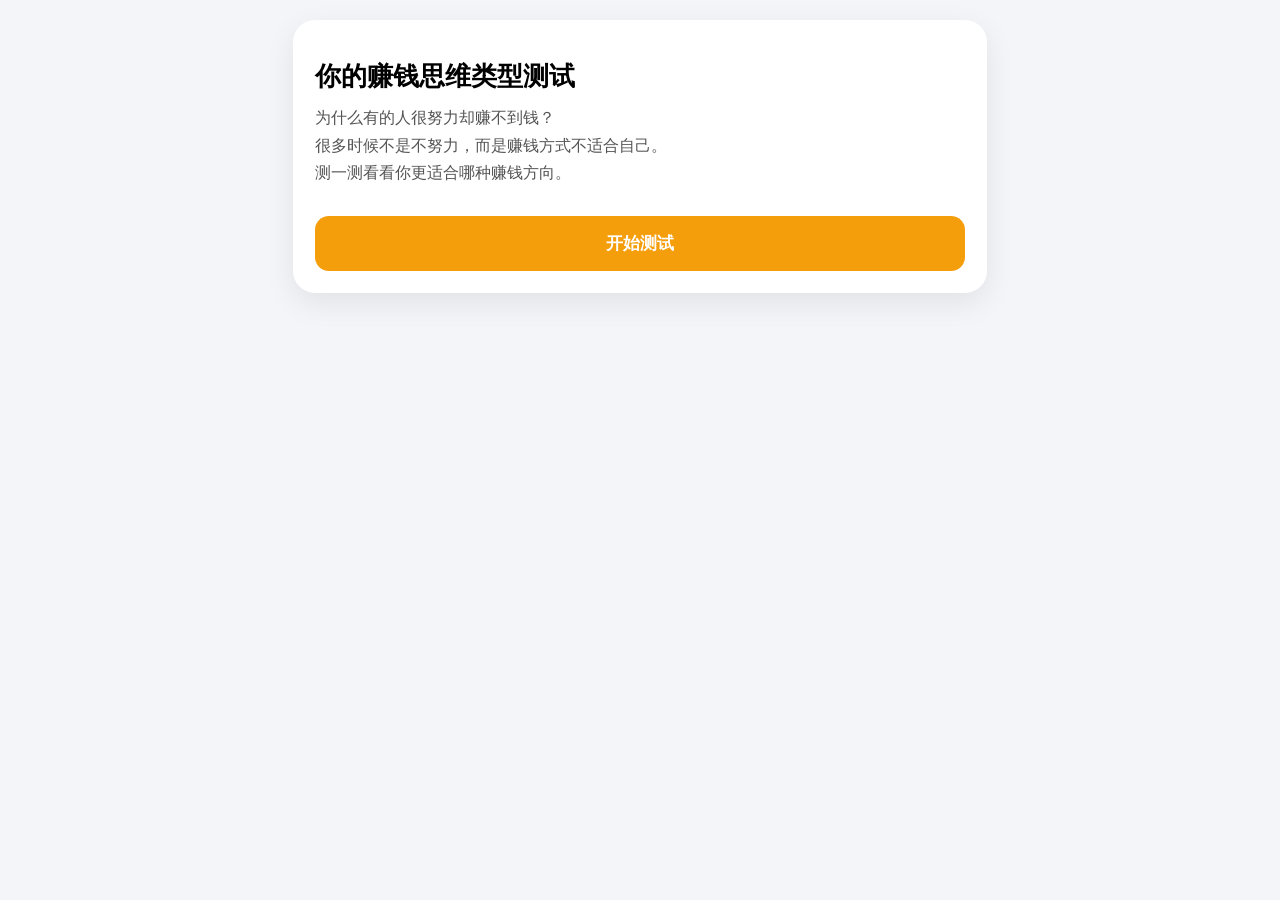
==== commit 7bfcd753: "Update index.html" ====
--- a/index.html
+++ b/index.html
@@ -6,7 +6,7 @@
 <meta charset="UTF-8">
 
 <meta name="viewport"
-content="width=device-width, initial-scale=1.0">
+content="width=device-width,initial-scale=1">
 
 <title>赚钱思维类型测试</title>
 
@@ -14,9 +14,9 @@
 
 body{
 
-font-family:Arial;
-
-background:#f4f6fb;
+font-family:-apple-system,BlinkMacSystemFont,"PingFang SC";
+
+background:#f3f5f9;
 
 margin:0;
 
@@ -28,65 +28,145 @@
 
 background:white;
 
-max-width:600px;
+max-width:650px;
 
 margin:auto;
 
+padding:22px;
+
+border-radius:22px;
+
+box-shadow:0 10px 30px rgba(0,0,0,0.08);
+
+}
+
+h1{
+
+font-size:26px;
+
+margin-bottom:10px;
+
+}
+
+.desc{
+
+color:#555;
+
+line-height:1.7;
+
+margin-bottom:20px;
+
+}
+
+button{
+
+width:100%;
+
+padding:16px;
+
+border:none;
+
+border-radius:14px;
+
+background:#f59e0b;
+
+color:white;
+
+font-size:17px;
+
+font-weight:800;
+
+cursor:pointer;
+
+margin-top:10px;
+
+}
+
+.option{
+
+border:1px solid #e5e7eb;
+
+padding:14px;
+
+border-radius:12px;
+
+margin-top:10px;
+
+cursor:pointer;
+
+}
+
+.option:hover{
+
+background:#fff7ed;
+
+border-color:#f59e0b;
+
+}
+
+.progress{
+
+margin-bottom:15px;
+
+color:#777;
+
+font-size:14px;
+
+}
+
+.bar{
+
+height:8px;
+
+background:#eee;
+
+border-radius:100px;
+
+margin-bottom:18px;
+
+overflow:hidden;
+
+}
+
+.bar-inner{
+
+height:100%;
+
+background:#f59e0b;
+
+width:0;
+
+transition:0.3s;
+
+}
+
+.result-box{
+
+background:#0f172a;
+
+color:white;
+
 padding:20px;
 
-border-radius:20px;
-
-box-shadow:0 10px 25px rgba(0,0,0,0.08);
-
-}
-
-h1{
-
-font-size:26px;
-
-}
-
-button{
-
-width:100%;
-
-padding:15px;
-
-border:none;
-
-border-radius:12px;
-
-background:#f59e0b;
-
-color:white;
-
-font-size:16px;
-
-font-weight:bold;
-
-cursor:pointer;
+border-radius:18px;
 
 margin-top:15px;
 
-}
-
-.option{
-
-border:1px solid #ddd;
-
-padding:12px;
-
-border-radius:10px;
-
-margin-top:10px;
-
-cursor:pointer;
-
-}
-
-.option:hover{
-
-background:#fff7ed;
+line-height:1.8;
+
+}
+
+.light{
+
+background:#eef2f7;
+
+color:black;
+
+}
+
+.hidden{
+
+display:none;
 
 }
 
@@ -100,43 +180,103 @@
 
 <h1>你的赚钱思维类型测试</h1>
 
-<p>
+<div class="desc">
+
+为什么有的人很努力却赚不到钱？<br>
 
 很多时候不是不努力，而是赚钱方式不适合自己。<br>
 
 测一测看看你更适合哪种赚钱方向。
 
-</p>
+</div>
 
 <button onclick="start()">开始测试</button>
 
 </div>
 
-<div class="card" id="quiz" style="display:none">
-
-<h2 id="q"></h2>
-
-<div id="opts"></div>
-
-</div>
-
-<div class="card" id="result" style="display:none">
-
-<h2>你的赚钱类型是</h2>
+<div class="card hidden" id="quiz">
+
+<div class="progress" id="progress"></div>
+
+<div class="bar">
+
+<div class="bar-inner" id="bar"></div>
+
+</div>
+
+<h2 id="question"></h2>
+
+<div id="options"></div>
+
+</div>
+
+<div class="card hidden" id="result">
+
+<h2>你的赚钱思维类型是</h2>
 
 <h1 id="type"></h1>
 
-<p id="adv"></p>
+<div id="analysis"></div>
+
+<div class="result-box" id="guide"></div>
 
 <button onclick="start()">重新测试</button>
 
+<button class="light" onclick="alert('截图保存即可')">截图保存结果</button>
+
 </div>
 
 <script>
 
-let qs=[
-
-["你更喜欢哪种赚钱方式？","马上开始","研究方法","长期积累","抓机会"]
+let questions=[
+
+{
+
+q:"当你想增加收入时，你第一反应是？",
+
+a:["马上找能做的副业","研究赚钱逻辑","找稳定方式","看看新机会"]
+
+},
+
+{
+
+q:"你更喜欢哪种赚钱方式？",
+
+a:["做了就有钱","用方法赚钱","慢慢积累","抓趋势"]
+
+},
+
+{
+
+q:"你更擅长什么？",
+
+a:["执行","思考","坚持","尝试"]
+
+},
+
+{
+
+q:"如果一个项目要3个月才赚钱？",
+
+a:["不想等","研究值不值","可以接受","看机会"]
+
+},
+
+{
+
+q:"别人说新项目赚钱你会？",
+
+a:["先试","先分析","看稳定","有兴趣"]
+
+},
+
+{
+
+q:"你更认可哪句话？",
+
+a:["先做再说","方向重要","稳最重要","机会重要"]
+
+}
 
 ];
 
@@ -146,11 +286,15 @@
 
 function start(){
 
-home.style.display="none";
-
-result.style.display="none";
-
-quiz.style.display="block";
+i=0;
+
+score=[0,0,0,0];
+
+home.classList.add("hidden");
+
+result.classList.add("hidden");
+
+quiz.classList.remove("hidden");
 
 next();
 
@@ -158,29 +302,33 @@
 
 function next(){
 
-if(i>=qs.length){
-
-show();
+if(i>=questions.length){
+
+showResult();
 
 return;
 
 }
 
-q.innerHTML=qs[i][0];
-
-opts.innerHTML="";
-
-for(let j=1;j<=4;j++){
-
-let d=document.createElement("div");
-
-d.className="option";
-
-d.innerHTML=qs[i][j];
-
-d.onclick=function(){
-
-score[j-1]++;
+progress.innerHTML="第 "+(i+1)+" / "+questions.length+" 题";
+
+bar.style.width=((i+1)/questions.length*100)+"%";
+
+question.innerHTML=questions[i].q;
+
+options.innerHTML="";
+
+for(let j=0;j<4;j++){
+
+let div=document.createElement("div");
+
+div.className="option";
+
+div.innerHTML=questions[i].a[j];
+
+div.onclick=function(){
+
+score[j]++;
 
 i++;
 
@@ -188,25 +336,37 @@
 
 };
 
-opts.appendChild(d);
-
-}
-
-}
-
-function show(){
-
-quiz.style.display="none";
-
-result.style.display="block";
+options.appendChild(div);
+
+}
+
+}
+
+function showResult(){
+
+quiz.classList.add("hidden");
+
+result.classList.remove("hidden");
 
 let r=score.indexOf(Math.max(...score));
 
-let types=["行动型","思考型","稳定型","机会型"];
-
-type.innerHTML=types[r];
-
-adv.innerHTML="适合你的赚钱方式是："+types[r];
+let data=[
+
+["行动执行型","你适合通过执行赚钱，行动力强，适合快速见结果的副业。","建议先做能快速产生收益的事情，再升级方向。"],
+
+["认知思考型","你适合靠认知赚钱，适合内容、副业、信息差。","建议提升认知和方法，做长期复利。"],
+
+["稳定积累型","你适合长期积累赚钱，耐力强。","适合长期副业和稳定成长方向。"],
+
+["机会探索型","你适合抓机会赚钱，对趋势敏感。","建议少做几个方向，集中做深。"]
+
+];
+
+type.innerHTML=data[r][0];
+
+analysis.innerHTML=data[r][1];
+
+guide.innerHTML=data[r][2]+"<br><br>关注我查看更多普通人赚钱方式。";
 
 }
 
